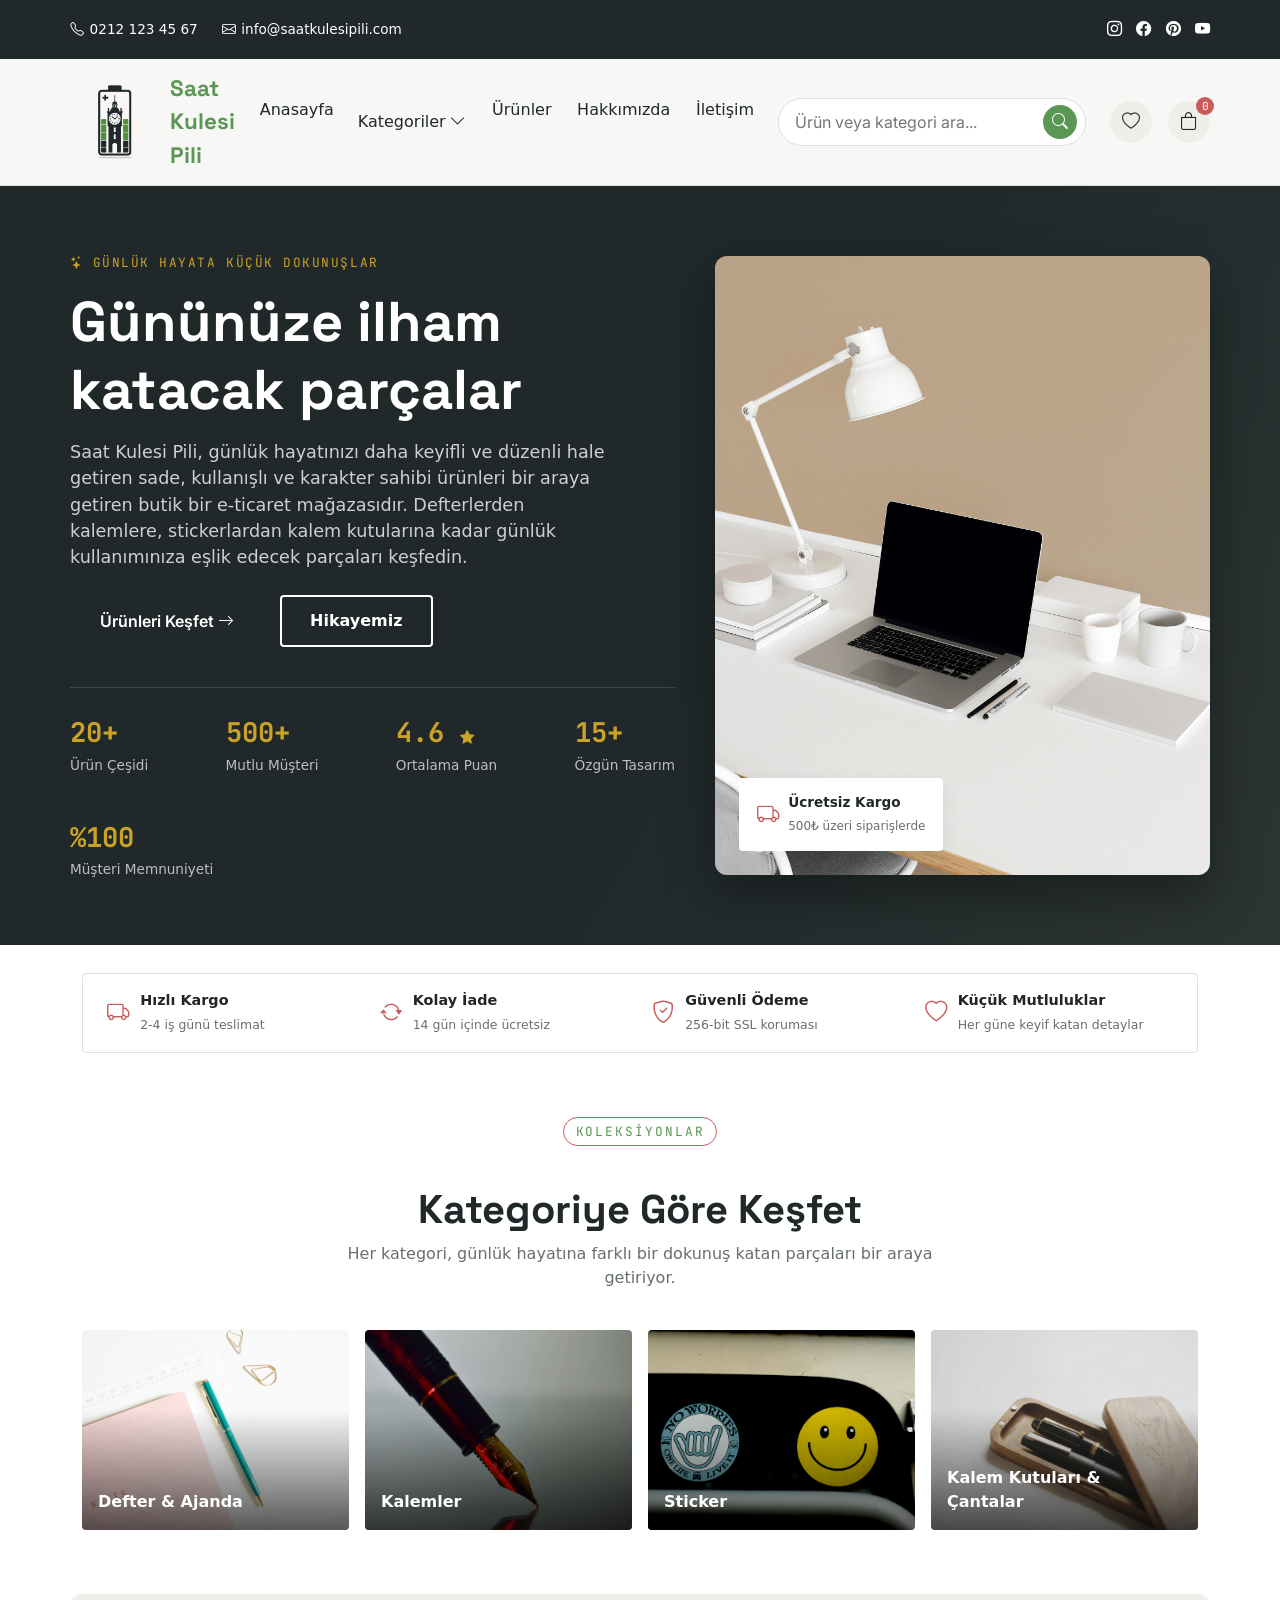
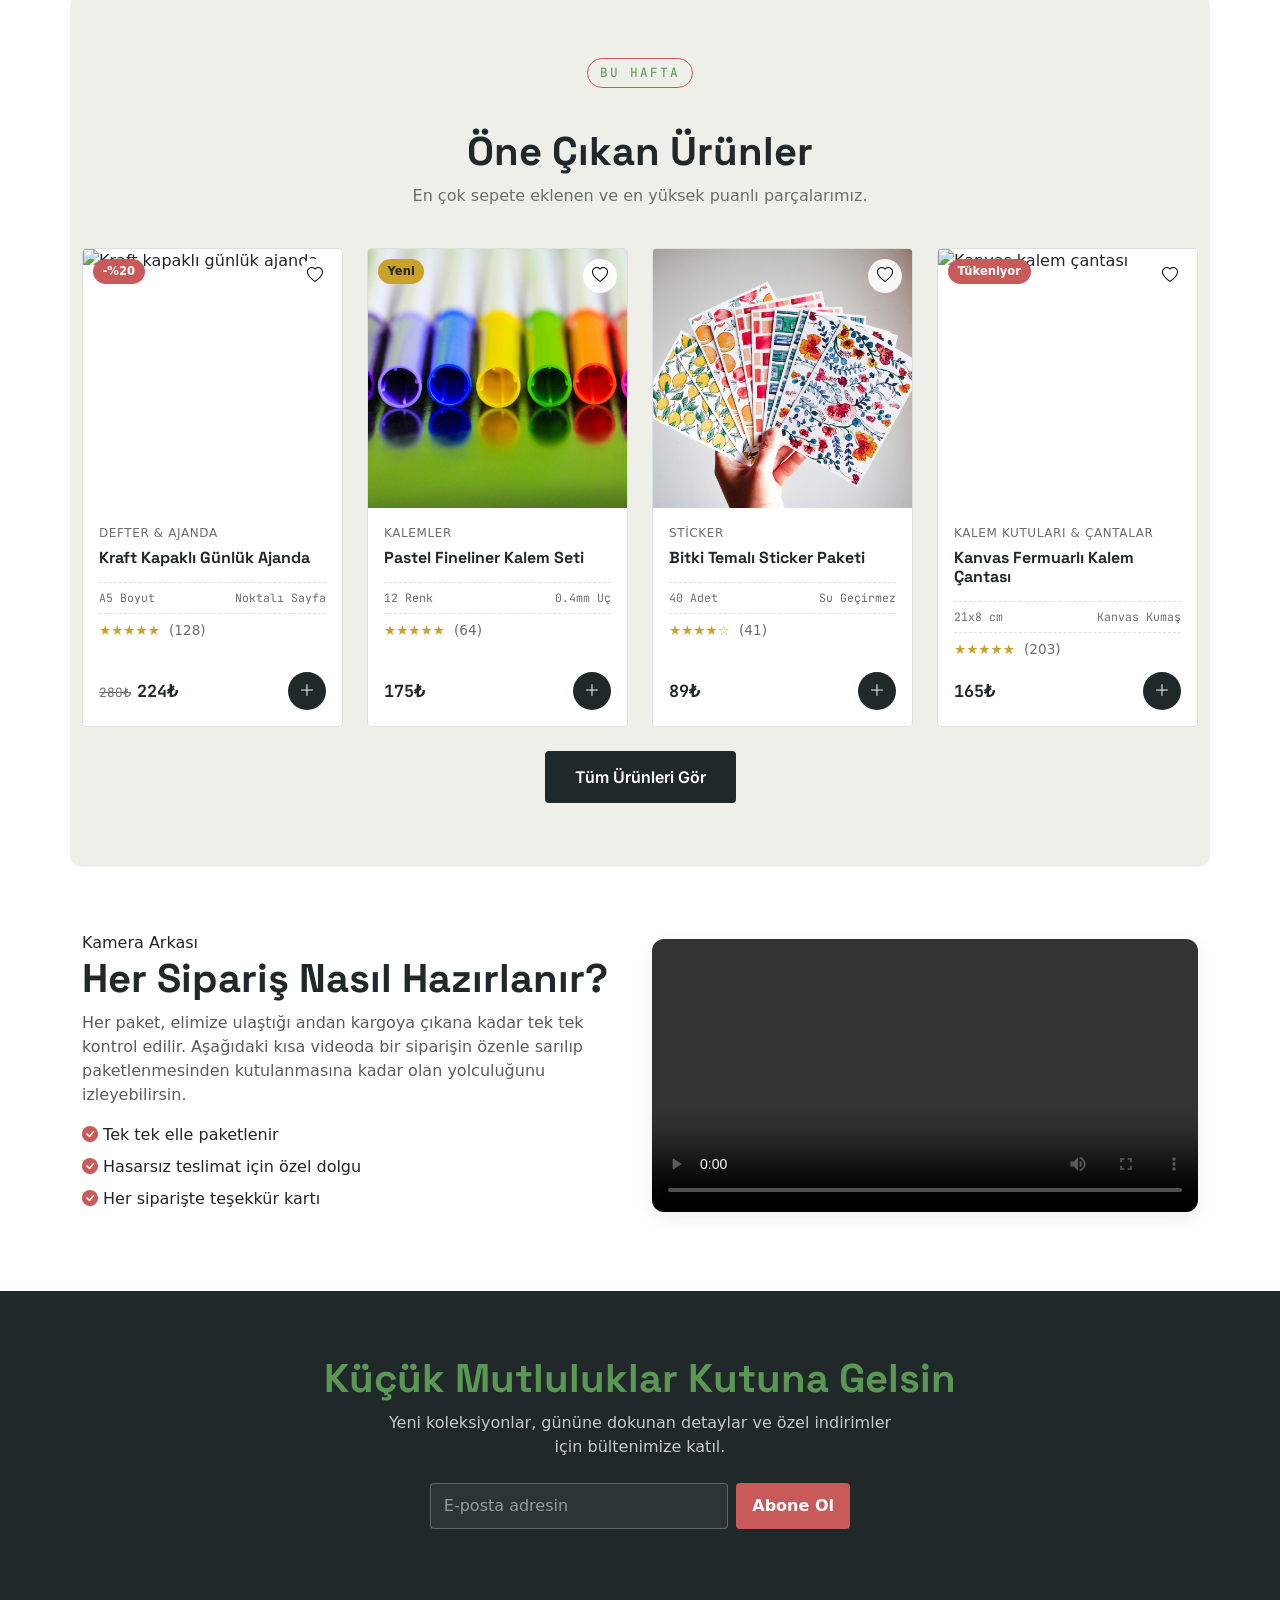
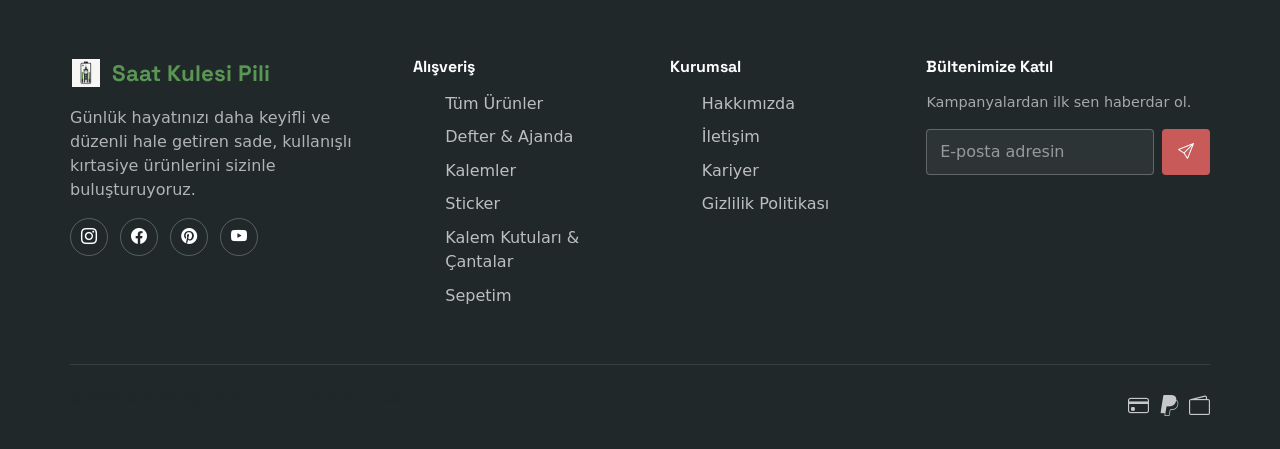
==== index.html @ 20d71794 "index.html footer alışveriş kısmı düzenlendi" ====
<!doctype html>
<html lang="tr">

<head>
  <!-- ================================================================
       META ETİKETLERİ / SEO
       Tarayıcıya ve arama motorlarına sayfa hakkında bilgi veririz.
  ================================================================= -->
  <meta charset="UTF-8" />
  <meta name="viewport" content="width=device-width, initial-scale=1.0" />
  <!-- SEO: açıklama ve anahtar kelimeler arama sonuçlarında/paylaşımlarda görünür -->
  <meta name="description"
    content="Saat Kulesi Pili, günlük yaşamı kolaylaştıran minimal ve işlevsel ürünleri keşfetmeniz için tasarlanmış modern bir e-ticaret sitesi." />
  <meta name="keywords"
    content="minimal yaşam, günlük kullanım ürünleri, minimal ürünler, ev ürünleri, yaşam ürünleri, e-ticaret" />
  <meta name="author" content="Saat Kulesi Pili" />
  <!-- Open Graph: sosyal medyada paylaşınca çıkan kart görseli/başlığı -->
  <meta property="og:title" content="Saat Kulesi Pili | Minimal Yaşam Ürünleri" />
  <meta property="og:description" content="Günlük yaşamı kolaylaştıran minimal ve işlevsel ürünleri keşfedin." />
  <meta property="og:type" content="website" />
  <title>Saat Kulesi Pili | Minimal Yaşam Ürünleri</title>

  <!-- Bootstrap 5 CSS (CDN) -->
  <link href="https://cdn.jsdelivr.net/npm/bootstrap@5.3.3/dist/css/bootstrap.min.css" rel="stylesheet" />
  <!-- Bootstrap Icons -->
  <link rel="stylesheet" href="https://cdn.jsdelivr.net/npm/bootstrap-icons@1.11.3/font/bootstrap-icons.css" />
  <!-- Google Fonts -->
  <link rel="preconnect" href="https://fonts.googleapis.com" />
  <link
    href="https://fonts.googleapis.com/css2?family=Space+Grotesk:wght@500;700&family=Inter:wght@400;500;600&family=JetBrains+Mono:wght@400;700&display=swap"
    rel="stylesheet" />

  <!-- Kendi CSS dosyalarımız: yükleme sırası önemli! (style -> layout -> components -> responsive) -->
  <link rel="stylesheet" href="css/style.css" />
  <link rel="stylesheet" href="css/layout.css" />
  <link rel="stylesheet" href="css/components.css" />
  <link rel="stylesheet" href="css/responsive.css" />
</head>

<body>
  <!-- ================================================================
       ÜST BİLGİ ŞERİDİ (Topbar)
  ================================================================= -->
  <div class="topbar">
    <div class="container topbar-inner">
      <div class="topbar-info">
        <a href="tel:02121234567"><i class="bi bi-telephone"></i>0212 123 45 67</a>
        <a href="mailto:info@saatkulesipili.com"><i class="bi bi-envelope"></i>info@saatkulesipili.com</a>
        <!-- <span><i class="bi bi-telephone"></i> 0212 123 45 67</span>
        <span><i class="bi bi-envelope"></i> info@saatkulesipili.com</span> -->
      </div>
      <div class="topbar-social" aria-label="Sosyal medya">
        <a href="#" aria-label="Instagram"><i class="bi bi-instagram"></i></a>
        <a href="#" aria-label="Facebook"><i class="bi bi-facebook"></i></a>
        <a href="#" aria-label="Pinterest"><i class="bi bi-pinterest"></i></a>
        <a href="#" aria-label="Youtube"><i class="bi bi-youtube"></i></a>
      </div>
    </div>
  </div>

  <!-- ================================================================
       HEADER  (semantic <header> etiketi)
       İçinde <nav> var: navbar + dropdown + arama + sepet ikonu
  ================================================================= -->
  <header class="site-header">
    <div class="container navbar-saatkulesipili">
      <a href="index.html" class="brand">
        <img src="img/saat_kulesi_pili.png" alt="Saat Kulesi Pili" />
        <span>Saat Kulesi Pili</span>
      </a>

      <!-- <nav>: sayfanın gezinme (navigation) linklerini gruplar -->
      <nav aria-label="Ana menü">
        <ul class="nav-links" id="anaMenu">
          <li><a href="index.html">Anasayfa</a></li>

          <!-- DROPDOWN MENÜ -->
          <li class="nav-item-dropdown">
            <button class="dropdown-toggle" aria-haspopup="true" aria-expanded="false">
              Kategoriler <i class="bi bi-chevron-down"></i>
            </button>
            <ul class="dropdown-menu">
              <li>
                <a href="urunler.html?kategori=defter-ajanda">Defter &amp; Ajanda</a>
              </li>
              <li>
                <a href="urunler.html?kategori=kalemler">Kalemler</a>
              </li>
              <li>
                <a href="urunler.html?kategori=sticker">Sticker</a>
              </li>
              <li>
                <a href="urunler.html?kategori=kalem-kutulari-cantalar">Kalem Kutuları &amp; Çantalar</a>
              </li>
              <li>
                <a href="urunler.html">Tüm Kategoriler →</a>
              </li>
            </ul>
          </li>

          <li><a href="urunler.html">Ürünler</a></li>
          <li><a href="hakkimizda.html">Hakkımızda</a></li>
          <li><a href="iletisim.html">İletişim</a></li>
        </ul>
      </nav>

      <!-- ARAMA KUTUSU -->
      <form class="navbar-search" role="search">
        <label for="navSearch" class="visually-hidden">Ürün ara</label>
        <input type="search" id="navSearch" placeholder="Ürün veya kategori ara..." />
        <button type="submit" aria-label="Ara">
          <i class="bi bi-search"></i>
        </button>
      </form>

      <div class="navbar-actions">
        <a href="#" class="icon-btn" aria-label="Favorilerim">
          <i class="bi bi-heart"></i>
        </a>
        <a href="sepet.html" class="icon-btn" aria-label="Sepetim">
          <i class="bi bi-bag"></i>
          <span class="icon-badge" data-cart-count>0</span>
        </a>
      </div>

      <!-- Mobil hamburger butonu -->
      <button class="nav-toggle" aria-controls="anaMenu" aria-expanded="false" aria-label="Menüyü aç/kapat">
        <i class="bi bi-list"></i>
      </button>
    </div>
  </header>

  <!-- ================================================================
       MAIN — sayfanın ana/asıl içeriği (semantic <main>: sayfada TEK olmalı)
  ================================================================= -->
  <main>
    <!-- HERO / KARŞILAMA ALANI -->
    <section class="hero" aria-label="Karşılama alanı">
      <div class="container hero-inner">
        <div class="hero-text">
          <span class="hero-eyebrow"><i class="bi bi-stars"></i>Günlük Hayata Küçük Dokunuşlar</span>
          <h1>Gününüze ilham katacak parçalar</h1>
          <p class="lead">
            Saat Kulesi Pili, günlük hayatınızı daha keyifli ve düzenli hale
            getiren sade, kullanışlı ve karakter sahibi ürünleri bir araya
            getiren butik bir e-ticaret mağazasıdır. Defterlerden kalemlere,
            stickerlardan kalem kutularına kadar günlük kullanımınıza eşlik
            edecek parçaları keşfedin.
          </p>
          <div class="hero-cta">
            <a href="urunler.html" class="btn-atolye">Ürünleri Keşfet <i class="bi bi-arrow-right"></i></a>
            <a href="hakkimizda.html" class="btn-outline-atolye">Hikayemiz</a>
          </div>

          <!-- İSTATİSTİK ALANI -->
          <div class="hero-stats">
            <div class="stat-item">
              <span class="stat-num">20+</span>
              <span class="stat-label">Ürün Çeşidi</span>
            </div>
            <div class="stat-item">
              <span class="stat-num">500+</span>
              <span class="stat-label">Mutlu Müşteri</span>
            </div>
            <div class="stat-item">
              <span class="stat-num">
                4.6
                <i class="bi bi-star-fill" style="font-size: 0.9rem"></i></span>
              <span class="stat-label">Ortalama Puan</span>
            </div>
            <div class="stat-item">
              <span class="stat-num">15+</span>
              <span class="stat-label">Özgün Tasarım</span>
            </div>
            <div class="stat-item">
              <span class="stat-num">%100</span>
              <span class="stat-label">Müşteri Memnuniyeti</span>
            </div>
          </div>
        </div>

        <div class="hero-media">
          <img src="img/main-desk.jpg" alt="Saat Kulesi Pili kırtasiye ürünleri">
          <div class="hero-floating-badge">
            <i class="bi bi-truck" style="font-size: 1.4rem; color: var(--color-accent)"></i>
            <div>
              <strong style="display: block; font-size: 0.85rem">Ücretsiz Kargo</strong>
              <span style="font-size: 0.75rem; color: var(--color-text-muted)">500₺ üzeri siparişlerde</span>
            </div>
          </div>
        </div>
      </div>
    </section>

    <!-- GÜVEN ŞERİDİ -->
    <div class="container" style="margin-top: 28px; position: relative; z-index: 5">
      <div class="trust-strip">
        <div class="trust-item">
          <i class="bi bi-truck"></i>
          <div>
            <strong>Hızlı Kargo</strong>
            <span>2-4 iş günü teslimat</span>
          </div>
        </div>
        <div class="trust-item">
          <i class="bi bi-arrow-repeat"></i>
          <div>
            <strong>Kolay İade</strong>
            <span>14 gün içinde ücretsiz</span>
          </div>
        </div>
        <div class="trust-item">
          <i class="bi bi-shield-check"></i>
          <div>
            <strong>Güvenli Ödeme</strong>
            <span>256-bit SSL koruması</span>
          </div>
        </div>
        <div class="trust-item">
          <i class="bi bi-heart"></i>
          <div>
            <strong>Küçük Mutluluklar</strong>
            <span>Her güne keyif katan detaylar</span>
          </div>
        </div>
      </div>
    </div>

    <!--? KATEGORİLER (section + article kullanımı) -->
    <section class="container container-section" aria-label="Kategoriler">
      <div class="section-title">
        <span class="eyebrow">Koleksiyonlar</span>
        <h2>Kategoriye Göre Keşfet</h2>
        <p>
          Her kategori, günlük hayatına farklı bir dokunuş katan
          parçaları bir araya getiriyor.
        </p>
      </div>

      <div class="category-grid">
        <article class="category-card">
          <img src="/img/notebook_and_stationery2.jpg" alt="Defter ve ajanda ürünleri" />
          <span>Defter &amp; Ajanda</span>
        </article>
        <article class="category-card">
          <img src="/img/pen1.jpg" alt="Kalem ürünleri" />
          <span>Kalemler</span>
        </article>
        <article class="category-card">
          <img src="/img/sticker4.jpg" alt="Sticker ürünleri" />
          <span>Sticker</span>
        </article>
        <article class="category-card">
          <img src="/img/pencil_case3.jpg" alt="Kalem kutuları ve çantalar" />
          <span>Kalem Kutuları &amp; Çantalar</span>
        </article>
      </div>
    </section>

    <!-- <!-- ÖNE ÇIKAN ÜRÜNLER -->
<section class="container container-section" aria-label="Öne çıkan ürünler"
  style="background: var(--color-bg-alt); border-radius: 12px">
  <div class="section-title">
    <span class="eyebrow">Bu Hafta</span>
    <h2>Öne Çıkan Ürünler</h2>
    <p>En çok sepete eklenen ve en yüksek puanlı parçalarımız.</p>
  </div>

  <div class="product-grid">
    <!-- ÜRÜN KARTI 1 -->
    <article class="product-card fade-up">
      <div class="product-media">
        <span class="product-badge">-%20</span>
        <button class="product-wishlist" aria-label="Favorilere ekle">
          <i class="bi bi-heart"></i>
        </button>
        <img src="/img/ürün_kartı_1.jpeg"
          alt="Kraft kapaklı günlük ajanda" />
      </div>
      <div class="product-body">
        <span class="product-category">Defter &amp; Ajanda</span>
        <h3 class="product-title">Kraft Kapaklı Günlük Ajanda</h3>
        <div class="product-specs">
          <span>A5 Boyut</span><span>Noktalı Sayfa</span>
        </div>
        <div class="product-rating">★★★★★ <span>(128)</span></div>
        <div class="product-footer">
          <span class="product-price"><span class="old-price">280₺</span>224₺</span>
          <button class="btn-add-cart" data-add-to-cart data-id="urun-001" data-name="Kraft Kapaklı Günlük Ajanda"
            data-price="224" data-category="Defter &amp; Ajanda"
            data-image="https://images.unsplash.com/photo-1531346878377-a5be20888e57?w=500&q=80"
            aria-label="Sepete ekle">
            <i class="bi bi-plus-lg"></i>
          </button>
        </div>
      </div>
    </article>

    <!-- ÜRÜN KARTI 2 -->
    <article class="product-card fade-up">
      <div class="product-media">
        <span class="product-badge badge-new">Yeni</span>
        <button class="product-wishlist" aria-label="Favorilere ekle">
          <i class="bi bi-heart"></i>
        </button>
        <img src="/img/pastel_fineliner_pen.jpg"
          alt="Fine liner kalem seti" />
      </div>
      <div class="product-body">
        <span class="product-category">Kalemler</span>
        <h3 class="product-title">Pastel Fineliner Kalem Seti</h3>
        <div class="product-specs">
          <span>12 Renk</span><span>0.4mm Uç</span>
        </div>
        <div class="product-rating">★★★★★ <span>(64)</span></div>
        <div class="product-footer">
          <span class="product-price">175₺</span>
          <button class="btn-add-cart" data-add-to-cart data-id="urun-002" data-name="Pastel Fineliner Kalem Seti"
            data-price="175" data-category="Kalemler"
            data-image="https://images.unsplash.com/photo-1583485088034-697b5bc36b60?w=500&q=80"
            aria-label="Sepete ekle">
            <i class="bi bi-plus-lg"></i>
          </button>
        </div>
      </div>
    </article>

    <!-- ÜRÜN KARTI 3 -->
    <article class="product-card fade-up">
      <div class="product-media">
        <button class="product-wishlist" aria-label="Favorilere ekle">
          <i class="bi bi-heart"></i>
        </button>
        <img src="/img/plant_stickers.jpg"
          alt="Bitki temalı sticker paketi" />
      </div>
      <div class="product-body">
        <span class="product-category">Sticker</span>
        <h3 class="product-title">Bitki Temalı Sticker Paketi</h3>
        <div class="product-specs">
          <span>40 Adet</span><span>Su Geçirmez</span>
        </div>
        <div class="product-rating">★★★★☆ <span>(41)</span></div>
        <div class="product-footer">
          <span class="product-price">89₺</span>
          <button class="btn-add-cart" data-add-to-cart data-id="urun-003" data-name="Bitki Temalı Sticker Paketi"
            data-price="89" data-category="Sticker"
            data-image="https://images.unsplash.com/photo-1602531696519-3d97e34dcc9c?w=500&q=80"
            aria-label="Sepete ekle">
            <i class="bi bi-plus-lg"></i>
          </button>
        </div>
      </div>
    </article>

    <!-- ÜRÜN KARTI 4 -->
    <article class="product-card fade-up">
      <div class="product-media">
        <span class="product-badge">Tükeniyor</span>
        <button class="product-wishlist" aria-label="Favorilere ekle">
          <i class="bi bi-heart"></i>
        </button>
        <img src="https://images.unsplash.com/photo-1587440871875-191322ee64b0?w=500&q=80"
          alt="Kanvas kalem çantası" />
      </div>
      <div class="product-body">
        <span class="product-category">Kalem Kutuları &amp; Çantalar</span>
        <h3 class="product-title">Kanvas Fermuarlı Kalem Çantası</h3>
        <div class="product-specs">
          <span>21x8 cm</span><span>Kanvas Kumaş</span>
        </div>
        <div class="product-rating">★★★★★ <span>(203)</span></div>
        <div class="product-footer">
          <span class="product-price">165₺</span>
          <button class="btn-add-cart" data-add-to-cart data-id="urun-004" data-name="Kanvas Fermuarlı Kalem Çantası"
            data-price="165" data-category="Kalem Kutuları &amp; Çantalar"
            data-image="https://images.unsplash.com/photo-1587440871875-191322ee64b0?w=500&q=80"
            aria-label="Sepete ekle">
            <i class="bi bi-plus-lg"></i>
          </button>
        </div>
      </div>
    </article>
  </div>

  <div class="text-center mt-4">
    <a href="urunler.html" class="btn-atolye">Tüm Ürünleri Gör</a>
  </div>
</section>

<!-- PAKETLEME SÜRECİ + VİDEO -->
<section class="container container-section" aria-label="Paketleme süreci">
  <div class="row align-items-center g-4">
    <div class="col-lg-6">
      <span class="eyebrow">Kamera Arkası</span>
      <h2>Her Sipariş Nasıl Hazırlanır?</h2>
      <p class="text-muted">
        Her paket, elimize ulaştığı andan kargoya çıkana kadar tek tek
        kontrol edilir. Aşağıdaki kısa videoda bir siparişin
        özenle sarılıp paketlenmesinden kutulanmasına kadar olan
        yolculuğunu izleyebilirsin.
      </p>
      <ul style="list-style: none; padding: 0; margin-top: 1rem">
        <li class="mb-2">
          <i class="bi bi-check-circle-fill" style="color: var(--color-accent)"></i>
          Tek tek elle paketlenir
        </li>
        <li class="mb-2">
          <i class="bi bi-check-circle-fill" style="color: var(--color-accent)"></i>
          Hasarsız teslimat için özel dolgu
        </li>
        <li class="mb-2">
          <i class="bi bi-check-circle-fill" style="color: var(--color-accent)"></i>
          Her siparişte teşekkür kartı
        </li>
      </ul>
    </div>
    <div class="col-lg-6">
      
      <video controls style="
          width: 100%;
          border-radius: 12px;
          box-shadow: var(--shadow-card);
          background: var(--color-bg-alt);
        ">
        <source src="/img/packaging_video.mp4" type="video/mp4" />
        Tarayıcınız video etiketini desteklemiyor.
      </video>
    </div>
  </div>
</section>

    <!-- BÜLTEN / NEWSLETTER ÇAĞRISI -->
    <section class="container-section" style="background: var(--color-dark); color: var(--color-white)">
      <div class="container text-center">
        <h2 style="color: var(--color-accent-light)">Küçük Mutluluklar Kutuna Gelsin</h2>
        <p style="
              color: rgba(255, 255, 255, 0.75);
              max-width: 32rem;
              margin: 0.5rem auto 1.5rem;
            ">
         Yeni koleksiyonlar, gününe dokunan detaylar ve özel
      indirimler için bültenimize katıl.
        </p>
        <form class="newsletter-form" style="max-width: 420px; margin: 0 auto">
          <label for="heroNewsletter" class="visually-hidden">E-posta adresin</label>
          <input type="email" id="heroNewsletter" placeholder="E-posta adresin" required />
          <button type="submit">Abone Ol</button>
        </form>
      </div>
    </section>
  </main>

  <!-- ================================================================
       FOOTER  (semantic <footer>) — çok kolonlu
  ================================================================= -->
  <footer class="site-footer">
    <div class="container footer-top">
      <div class="footer-col footer-brand">
        <a href="index.html" class="brand" style="color: var(--color-white)">
          <img src="/img/saat_kulesi_pili.png" 
          alt="Saat Kulesi Pili" 
          style="height: 28px;"
          >
          <span>Saat Kulesi Pili</span>
        </a>
        <p>
           Günlük hayatınızı daha keyifli ve düzenli hale getiren
           sade, kullanışlı kırtasiye ürünlerini sizinle buluşturuyoruz.
        </p>
        <div class="footer-social">
          <a href="#" aria-label="Instagram"><i class="bi bi-instagram"></i></a>
          <a href="#" aria-label="Facebook"><i class="bi bi-facebook"></i></a>
          <a href="#" aria-label="Pinterest"><i class="bi bi-pinterest"></i></a>
          <a href="#" aria-label="Youtube"><i class="bi bi-youtube"></i></a>
        </div>
      </div>
      <div class="footer-col">
        <h4>Alışveriş</h4>
        <ul>
          <li>
            <a href="urunler.html">Tüm Ürünler</a>
          </li>
          <li>
            <a href="urunler.html?kategori=defter-ajanda">
            Defter &amp; Ajanda
          </li>
          <li>
            <a href="urunler.html?kategori=kalemler">
            Kalemler
          </a>
        </li>
         <li>
          <a href="urunler.html?kategori=sticker">
            Sticker
          </a>
        </li>
        <li>
          <a href="urunler.html?kategori=kalem-kutulari-cantalar">
            Kalem Kutuları &amp; Çantalar
          </a>
        </li>
          <li><a href="sepet.html">Sepetim</a></li>
        </ul>
      </div>
      <div class="footer-col">
        <h4>Kurumsal</h4>
        <ul>
          <li><a href="hakkimizda.html">Hakkımızda</a></li>
          <li><a href="iletisim.html">İletişim</a></li>
          <li><a href="#">Kariyer</a></li>
          <li><a href="#">Gizlilik Politikası</a></li>
        </ul>
      </div>
      <div class="footer-col">
        <h4>Bültenimize Katıl</h4>
        <p style="color: rgba(255, 255, 255, 0.6); font-size: 0.9rem">
          Kampanyalardan ilk sen haberdar ol.
        </p>
        <form class="newsletter-form">
          <label for="footerNewsletter" class="visually-hidden">E-posta</label>
          <input type="email" id="footerNewsletter" placeholder="E-posta adresin" required />
          <button type="submit"><i class="bi bi-send"></i></button>
        </form>
      </div>
    </div>

    <div class="container footer-bottom">
      <p>&copy; 2026 ATÖLYE Eğitim Projesi — Tüm hakları saklıdır.</p>
      <div class="payment-icons">
        <i class="bi bi-credit-card"></i>
        <i class="bi bi-paypal"></i>
        <i class="bi bi-wallet2"></i>
      </div>
    </div>
  </footer>

  <!-- YUKARI ÇIK BUTONU -->
  <button class="back-to-top" aria-label="Sayfa başına dön">
    <i class="bi bi-arrow-up"></i>
  </button>

  <!-- Bootstrap JS Bundle (dropdown, collapse gibi bileşenler için) -->
  <script src="https://cdn.jsdelivr.net/npm/bootstrap@5.3.3/dist/js/bootstrap.bundle.min.js"></script>
  <script src="js/cart.js"></script>
  <script src="js/main.js"></script>
</body>

</html>
---- css/style.css ----
/* =====================================================================
   ATÖLYE E-TİCARET PROJESİ  —  style.css (TEMEL DOSYA)
   =====================================================================
   Bu dosyada öğreneceklerin:
   1) CSS SELECTORS  (element, class, id, pseudo-class, pseudo-element)
   2) CSS VARIABLES  (:root içinde --degisken-adi)
   3) BOX MODEL      (margin / border / padding / width / height)
   4) clamp()        (responsive yazı boyutları için tek satır çözüm)
   5) overflow, z-index
   ===================================================================== */

/* ---------------------------------------------------------------------
   1) CSS VARIABLES (Değişkenler)
   :root, HTML dokümanının en tepesindeki "sanal" elementtir.
   Burada tanımlanan --degisken tüm sayfada tekrar tekrar kullanılabilir.
   Neden kullanırız?  Marka rengini TEK bir yerden değiştirebilmek için.
--------------------------------------------------------------------- */
:root {
  /* -- Renk Paleti (Atölye / El Yapımı Ürün teması) -- */
  --color-bg: #F7F7F5;              /* sayfa arkaplanı: sıcak kırık beyaz */
  --color-bg-alt: #EFEFEA;          /* alternatif açık zemin (kartlar) */
  --color-dark: #20282A;             /* koyu zeytin-yeşili: header/footer */
  --color-dark-2: #2C3533;          /* dark'ın biraz açığı (hover vs.) */
  --color-accent: #C85A5A;          /* kiremit rengi: CTA, linkler */
  --color-accent-light: #5A9654;    /* logo yeişili (hover) */
  --color-brass: #c9a227;           /* pirinç/sarı: yıldız, rozet, indirim etiketi */
  --color-text: #20282A;            /* ana yazı rengi */
  --color-text-muted: #68706B;      /* ikincil / açıklama yazıları */
  --color-white: #ffffff;
  --color-border: #DDE1DC;

  /* -- Tipografi -- */
  --font-display: "Space Grotesk", "Segoe UI", sans-serif;  /* başlıklar */
  --font-body: "Inter", "Segoe UI", sans-serif;             /* gövde metni */
  --font-mono: "JetBrains Mono", "Consolas", monospace;     /* ürün etiketleri, fiyat, ölçüler */

  /* -- Boşluk / Spacing ölçeği (8px tabanlı) -- */ /*? 1rem = 16px */
  --space-1: 0.5rem;
  --space-2: 1rem;
  --space-3: 1.5rem;
  --space-4: 2.5rem;
  --space-5: 4rem;

  /* -- Diğer -- */
  --radius: 4px;
  --shadow-card: 0 6px 18px rgba(31, 42, 36, 0.08);
  --transition-fast: 0.2s ease;
  --transition-slow: 0.45s ease;
}

/* ---------------------------------------------------------------------
   2) RESET / TEMEL AYARLAR
   Tarayıcıların kendi varsayılan margin/padding değerlerini sıfırlarız.
   * (universal selector) => "sayfadaki HER elementi seç"
--------------------------------------------------------------------- */
* {
  margin: 0;
  padding: 0;
  box-sizing: border-box; /* border ve padding, width'in İÇİNE dahil olur */
}

html {
  scroll-behavior: smooth; /* # linklere tıklayınca yumuşak kaydırma */
}

/* ELEMENT SELECTOR örneği: tüm h1-h4 başlıkları */
h1, h2, h3, h4 {
  font-family: var(--font-display);
  color: var(--color-dark);
  line-height: 1.2;
  font-weight: 700;
}

/* clamp(min, tercih-edilen, max) => ekran boyutuna göre otomatik
   büyüyüp küçülen, ama sınırları aşmayan yazı boyutu.
   Medya query yazmadan responsive tipografi! */
h1 { font-size: clamp(2rem, 4vw + 1rem, 3.5rem); }
h2 { font-size: clamp(1.5rem, 2.5vw + 1rem, 2.5rem); }
h3 { font-size: clamp(1.15rem, 1.5vw + 1rem, 1.75rem); }

p  { color: var(--color-text); }

a {
  color: var(--color-accent);
  text-decoration: none;
  transition: color var(--transition-fast); /* renk değişimini yumuşat */
}
a:hover { color: var(--color-accent-light); } /* PSEUDO-CLASS: :hover */

img { max-width: 100%; display: block; }

/* ---------------------------------------------------------------------
   3) YARDIMCI (utility) SINIFLAR — Box Model pratiği
--------------------------------------------------------------------- */
.container-section {
  padding-top: var(--space-5);
  padding-bottom: var(--space-5);
}

.section-title {
  text-align: center;
  margin-bottom: var(--space-4);
}

.section-title .eyebrow {
  display: inline-block;
  font-family: var(--font-mono);
  font-size: 0.8rem;
  letter-spacing: 0.15em; /*Harfler arası boşluğu artırır. */
  text-transform: uppercase;
  color: var(--color-accent-light);
  border: 1px solid var(--color-accent); /* BORDER */
  padding: 0.25rem 0.75rem;              /* PADDING (iç boşluk) */
  border-radius: 999px;
  margin-bottom: var(--space-4);  /* MARGIN (dış boşluk) */
  
}

.section-title p {
  color: var(--color-text-muted);
  max-width: 40rem;
  margin: 0.5rem auto 0; /* üst-sağ/sol-alt kısayolu: ortalamak için auto */
}

.btn-atolye {
  display: inline-block;
  font-family: var(--font-body);
  font-weight: 600;
  padding: 0.75rem 1.75rem;   /* height yerine padding ile "yükseklik" veriyoruz */
  border: 2px solid var(--color-dark);
  border-radius: var(--radius);
  background: var(--color-dark);
  color: var(--color-white);
  cursor: pointer;
  transition: transform var(--transition-fast), background var(--transition-fast);
}
.btn-atolye:hover {
  background: var(--color-accent);
  border-color: var(--color-accent);
  transform: translateY(-2px); /* TRANSFORM: hafif yukarı kalkma efekti */
}

.btn-outline-atolye {
  display: inline-block;
  font-weight: 600;
  padding: 0.75rem 1.75rem;
  border: 2px solid var(--color-white);
  border-radius: var(--radius);
  background: transparent;
  color: var(--color-white);
  transition: all var(--transition-fast);
}
.btn-outline-atolye:hover {
  background: var(--color-white);
  color: var(--color-dark);
}

/* Z-INDEX örneği: yukarı çık butonu her zaman en üstte dursun istiyoruz.
   z-index sadece position:static OLMAYAN elementlerde çalışır! */
.back-to-top {
  position: fixed;
  right: 1.25rem;
  bottom: 1.25rem;
  width: 46px;
  height: 46px;
  border-radius: 50%;
  background: var(--color-accent);
  color: var(--color-white);
  display: flex;
  align-items: center;
  justify-content: center;
  font-size: 1.25rem;
  border: none;
  cursor: pointer;
  opacity: 0;
  visibility: hidden;
  transform: translateY(15px);
  transition: all var(--transition-fast);
  z-index: 999; /* header (z-index:1000'den az) hariç her şeyin üstünde */
  box-shadow: var(--shadow-card);
}
.back-to-top.show {
  opacity: 1;
  visibility: visible;
  transform: translateY(0);
}
.back-to-top:hover { background: var(--color-dark); }

/* Odaklanma (klavye ile gezinme) için görünür focus çizgisi - erişilebilirlik */
a:focus-visible, button:focus-visible, input:focus-visible, select:focus-visible {
  outline: 3px solid var(--color-brass);
  outline-offset: 2px;
}

/* Genel görünmez yardımcı (screen-reader only) */
.visually-hidden {
  position: absolute !important;
  width: 1px; height: 1px;
  overflow: hidden;
  clip: rect(0,0,0,0);
  white-space: nowrap;
}
---- css/layout.css ----
/* =====================================================================
   layout.css  —  HEADER / NAVBAR / HERO / FOOTER
   =====================================================================
   Bu dosyada öğreneceklerin:
   1) DISPLAY (block, inline-block, flex, grid, none)
   2) POSITION (static, relative, absolute, fixed, sticky)
   3) FLEXBOX  (display:flex + justify-content / align-items / gap)
   4) GRID     (display:grid + grid-template-columns)
   5) FLOAT (kısaca, tarihi bir teknik olarak — modern kod flex/grid kullanır)
   ===================================================================== */

/* ---------------------------------------------------------------------
   ÜST BİLGİ ŞERİDİ (topbar) — kampanya / iletişim bilgisi
   FLEXBOX ile sağa-sola dağıtılmış iki grup içerik
--------------------------------------------------------------------- */
.topbar {
  background: var(--color-dark);
  color: var(--color-white);
  font-size: 0.85rem;
  padding: 10px 0;
}
.topbar .topbar-inner {
  display: flex;                 /* FLEX konteyner */
  justify-content: space-between; /* içerikleri iki uca yasla */
  align-items: center;            /* dikeyde ortala */
  gap: var(--space-2);
  padding: 0.5rem 0;
  flex-wrap: wrap;                /* dar ekranda alt satıra düşsün */
}
.topbar-info { 
display: flex;
gap: var(--space-3);
flex-wrap: wrap;
}
/* .topbar-info span { display: flex; align-items: center; gap: 0.35rem; } */

.topbar-info a {
  display: flex;
  align-items: center;
  gap: 0.35rem;
  color: var(--color-white);
  text-decoration: none;
  transition: var(--transition-fast);
}

.topbar-info a:hover {
  color: var(--color-accent-light);
}

.topbar-social {
  display: flex; 
  align-items: center;
  gap: 0.9rem;
  
}
.topbar-social a {
  display: flex;
  align-items: center;
  justify-content: center;
  color: var(--color-white);
  font-size: 0.95rem;
  text-decoration: none;

}
.topbar-social a:hover {
  color: var(--color-accent-light);
}

/* ---------------------------------------------------------------------
   HEADER / NAVBAR
   position: sticky -> sayfa kaydırılınca üstte "yapışıp" kalır.
   sticky, relative ile fixed arasında bir davranış sergiler.
--------------------------------------------------------------------- */
.site-header {
  position: sticky;
  top: 0;
  z-index: 1000; /* içerik kaydırılırken her zaman en üstte kalsın */
  background: var(--color-bg); /*! renklerine tekrar çalış */
  border-bottom: 1px solid var(--color-border);
}

.navbar-saatkulesipili {
  display: flex;
  align-items: center;
  justify-content: space-between;
  gap: var(--space-3);
  padding: 0.8rem 0;
}

.brand {
  display: flex;
  align-items: center;
  gap: 0.6rem;
  font-family: var(--font-display);
  font-weight: 700;
  font-size: 1.4rem;
  color: var(--color-dark);
  text-decoration: none;
}

.brand img {
  width: 90px;
  height: 90px;
  object-fit: contain;
  display: block;
}

.brand span {
  color: var(--color-accent-light);
}


/* Ana menü linkleri — flex ile yan yana */
.nav-links {
  display: flex;
  align-items: center;
  gap: var(--space-3);
  list-style: none; /* ul'ün varsayılan noktalarını kaldır */
  margin: 0;
  padding: 0;
}

.nav-links > li {
    margin: 0;
    padding: 0;
}

.nav-links > li > a {
  color: var(--color-text);
  font-weight: 500;
  text-decoration: none;
  position: relative; /* alt çizgi efekti için referans nokta */
  padding: 0.4rem 0.1rem;
}

/* Alt çizgi hover efekti: ::after (pseudo-element) ile "hayali" bir eleman ekliyoruz */
.nav-links > li > a::after {
  content: "";
  position: absolute;
  left: 0; 
  bottom: -2px;
  width: 0;
  height: 2px;
  background: var(--color-accent);
  transition: width var(--transition-fast);
}

.nav-links > li > a:hover::after { 
  width: 100%;
}

/*? --- DROPDOWN MENÜ --- */
.nav-item-dropdown {
position: relative;
} /* absolute konumlanan menü için referans */

/* Kategoriler butonu */
.dropdown-toggle {
  display: flex;
  align-items: center; 
  gap: 0.3rem; 
  cursor: pointer; 
  background:none; 
  border:none; 
  font: inherit;
  color: var(--color-text); font-weight:500;
}

.dropdown-toggle::after {
    display: none;
}
.dropdown-menu {
    position: absolute;
    top: 100%;
    left: 0;

    min-width: 220px;

    display: block; /* ÖNEMLİ */

    background: var(--color-white);
    border: 1px solid var(--color-border);
    border-radius: var(--radius);
    box-shadow: var(--shadow-card);

    padding: 0.5rem;
    margin: 0;

    list-style: none;

    opacity: 0;
    visibility: hidden;
    transform: translateY(8px);

    transition: opacity var(--transition-fast),
                transform var(--transition-fast),
                visibility var(--transition-fast);

    z-index: 1001;
}
.nav-item-dropdown.open .dropdown-menu,
.nav-item-dropdown:hover .dropdown-menu {
  opacity: 1;
  visibility: visible;
  transform: translateY(0);
}
.dropdown-menu li a {
  display: block;
  padding: 0.55rem 0.75rem;
  border-radius: var(--radius);
  color: var(--color-text);
}
.dropdown-menu li a:hover { background: var(--color-bg-alt); color: var(--color-accent); }

/* --- ARAMA KUTUSU --- */
.navbar-search {
  display: flex;
  align-items: center;
  border: 1px solid var(--color-border);
  border-radius: 999px;
  padding: 0.4rem 0.5rem 0.4rem 1rem;
  flex: 1;
  max-width: 340px;
  background: var(--color-white);
}
.navbar-search input {
  border: none;
  outline: none;
  flex: 1;
  font-family: var(--font-body);
  background: transparent;
}
.navbar-search button {
  border: none;
  background: var(--color-accent-light);
  color: var(--color-white);
  width: 34px; height: 34px;
  border-radius: 50%;
  cursor: pointer;
  display: flex; align-items:center; justify-content:center;
  transition: background var(--transition-fast);
}
.navbar-search button:hover { background: var(--color-accent); }

/* --- Navbar sağ ikonlar (favoriler / sepet) --- */
.navbar-actions {
  display: flex; 
  align-items: center;
  gap: var(--space-2);
}
.icon-btn {
  position: relative;
  display: flex;
  align-items: center;
  justify-content: center;
  width: 42px; height: 42px;
  border-radius: 50%;
  background: var(--color-bg-alt);
  color: var(--color-dark);
  font-size: 1.1rem;
}
.icon-btn:hover { background: var(--color-accent); color: var(--color-white); }
.icon-badge {
  position: absolute;
  top: -4px; right: -4px;
  background: var(--color-accent);
  color: var(--color-white);
  font-size: 0.7rem;
  font-family: var(--font-mono);
  width: 18px; height: 18px;
  border-radius: 50%;
  display: flex; align-items: center; justify-content: center;
}

/* Mobil menü açma butonu (hamburger) — sadece küçük ekranlarda görünür (bkz. responsive.css) */
.nav-toggle {
  display: none;
  background: none;
  border: none;
  font-size: 1.5rem;
  color: var(--color-dark);
  cursor: pointer;
}

/* ---------------------------------------------------------------------
   HERO (Header/Karşılama Alanı)
   GRID kullanarak sol taraf metin / sağ taraf görsel iki kolon yapıyoruz
--------------------------------------------------------------------- */
.hero {
  background: linear-gradient(
    120deg,
    var(--color-dark) 55%,
    var(--color-dark-2) 100%
    );
  color: var(--color-white);
  position: relative;
  overflow: hidden;
}
.hero-inner {
  display: grid;
  grid-template-columns: 1.1fr 0.9fr; /* GRID: 2 kolon, oranlı genişlik */
  align-items: center;
  gap: var(--space-4);
  padding: var(--space-5) 0;
  min-height: 70vh;
}
.hero-eyebrow {
  display: inline-flex;
  align-items: center;
  gap: 0.5rem;
  font-family: var(--font-mono);
  font-size: 0.8rem;
  letter-spacing: 0.12em;
  text-transform: uppercase;
  color: var(--color-brass);
  margin-bottom: var(--space-2);
}
.hero h1 { color: var(--color-white); margin-bottom: var(--space-2); }
.hero p.lead {
  color: rgba(255,255,255,0.78);
  font-size: 1.1rem;
  max-width: 34rem;
  margin-bottom: var(--space-3);
}
.hero-cta {
  display: flex;
  align-items: center;
  gap: var(--space-2);
  flex-wrap: wrap;
  margin-bottom: var(--space-4);
}

/* İstatistik alanı — flex ile eşit dağıtılmış sayaçlar */
.hero-stats {
  display: flex;
  align-items: center;
  justify-content:space-between;
  gap: var(--space-4);
  flex-wrap: wrap;
  border-top: 1px solid rgba(255,255,255,0.15);
  padding-top: var(--space-3);
}
.hero-stats .stat-num {
  font-family: var(--font-mono);
  font-size: clamp(1.2rem, 1.5vw + 0.8rem, 1.7rem);
  font-weight: 700;
  color: var(--color-brass);
  display: block;
}
.hero-stats .stat-label {
  color: rgba(255,255,255,0.7);
  font-size: 0.85rem;
}

.hero-media {
  position: relative;
  display: grid;
  place-items: center;
}
.hero-media img {
  border-radius: 12px;
  box-shadow: 0 20px 50px rgba(0,0,0,0.35);
  /* object-fit ürün görsel oranını bozmadan kutuya sığdırır */
  object-fit: cover;
  width: 100%;
  aspect-ratio: 4 / 5;
}
/* Görselin üstünde yüzen küçük "rozet" kart — absolute positioning */
.hero-floating-badge {
  position: absolute;
  bottom: 24px;
  left: 24px;
  background: var(--color-white);
  color: var(--color-dark);
  border-radius: var(--radius);
  padding: 0.9rem 1.1rem;
  box-shadow: var(--shadow-card);
  display: flex;
  align-items: center;
  gap: 0.6rem;
  z-index: 2;
}

/* ---------------------------------------------------------------------
   FOOTER — Çok kolonlu, GRID tabanlı
--------------------------------------------------------------------- */
.site-footer {
  background: var(--color-dark);
  color: rgba(255,255,255,0.75);
}
.footer-top {
  display: grid;
  grid-template-columns: 1.4fr 1fr 1fr 1.2fr; /* 4 kolon: marka / linkler / kurumsal / bülten */
  gap: var(--space-4);
  padding: var(--space-5) 0 var(--space-4);
  border-bottom: 1px solid rgba(255,255,255,0.1);
}

 .footer-brand .brand img {
  width: 32px;
  height: 32px;
 }
.footer-col h4 {
  color: var(--color-white);
  font-size: 1rem;
  margin-bottom: var(--space-2);
}
.footer-col ul { list-style: none; }
.footer-col ul li { margin-bottom: 0.6rem; }
.footer-col ul li a { color: rgba(255,255,255,0.7); }
.footer-col ul li a:hover { color: var(--color-brass); }

.footer-brand p { color: rgba(255,255,255,0.65); margin: var(--space-2) 0; max-width: 26rem; }
.footer-social { display: flex; gap: 0.75rem; }
.footer-social a {
  width: 38px; height: 38px;
  border-radius: 50%;
  border: 1px solid rgba(255,255,255,0.25);
  display: flex; align-items: center; justify-content: center;
  color: var(--color-white);
  transition: all var(--transition-fast);
}
.footer-social a:hover { background: var(--color-accent); border-color: var(--color-accent); transform: translateY(-3px); }

.newsletter-form { display: flex; gap: 0.5rem; margin-top: var(--space-2); }
.newsletter-form input {
  flex: 1;
  padding: 0.6rem 0.8rem;
  border-radius: var(--radius);
  border: 1px solid rgba(255,255,255,0.25);
  background: rgba(255,255,255,0.06);
  color: var(--color-white);
}
.newsletter-form input::placeholder { color: rgba(255,255,255,0.5); }
.newsletter-form button {
  padding: 0.6rem 1rem;
  border-radius: var(--radius);
  border: none;
  background: var(--color-accent);
  color: var(--color-white);
  cursor: pointer;
  font-weight: 600;
}
.newsletter-form button:hover { background: var(--color-brass); }

.footer-bottom {
  display: flex;
  justify-content: space-between;
  align-items: center;
  padding: var(--space-3) 0;
  font-size: 0.85rem;
  flex-wrap: wrap;
  gap: var(--space-1);
}
.footer-bottom .payment-icons { display: flex; gap: 0.6rem; font-size: 1.3rem; }

/* ---------------------------------------------------------------------
   FLOAT — kısaca gösterim (modern projede grid/flex tercih edilir)
   Eski yöntemle bir görseli yazının soluna "yüzdürme" örneği
--------------------------------------------------------------------- */
.float-example img {
  float: left;             /* eleman soldan yüzer, diğer içerik sağından akar */
  width: 140px;
  margin: 0 var(--space-2) var(--space-2) 0;
  border-radius: var(--radius);
}
.float-example::after {   /* clearfix: float sonrası konteynerin çökmesini önler */
  content: "";
  display: table;
  clear: both;
}
---- css/components.css ----
/* =====================================================================
   components.css  —  ÜRÜN KARTLARI / FORM / SEPET / ROZETLER
   =====================================================================
   Bu dosyada öğreneceklerin:
   1) TRANSITION  (durum değişimini yumuşatma)
   2) ANIMATION + @keyframes (kendi hareketini tanımlama)
   3) TRANSFORM   (scale, translate, rotate)
   4) FLEXBOX & GRID'in bileşen seviyesinde kullanımı
   ===================================================================== */

/* ---------------------------------------------------------------------
   ÜRÜN GRID'İ
--------------------------------------------------------------------- */
.product-grid {
  display: grid;
  grid-template-columns: repeat(auto-fit, minmax(240px, 1fr)); /* otomatik responsive grid! */
  gap: var(--space-3);
}

/* ---------------------------------------------------------------------
   ÜRÜN KARTI — "Atölye Etiketi" imza tasarım öğesi
   Gerçek bir el yapımı ürün etiketi gibi kesikli çizgi + monospace ölçüler
--------------------------------------------------------------------- */
.product-card {
  background: var(--color-white);
  border: 1px solid var(--color-border);
  border-radius: var(--radius);
  overflow: hidden;           /* köşeleri yuvarlatılmış görseli taşırmamak için */
  display: flex;
  flex-direction: column;
  transition: transform var(--transition-fast), box-shadow var(--transition-fast);
}
.product-card:hover {
  transform: translateY(-6px) scale(1.01); /* TRANSFORM: hafif büyüme + yükselme */
  box-shadow: var(--shadow-card);
}

.product-media { position: relative; aspect-ratio: 1 / 1; overflow: hidden; }
.product-media img {
  width: 100%; height: 100%;
  object-fit: cover; /* kırpılarak kutuya tam oturur, oran bozulmaz */
  transition: transform var(--transition-slow);
}
.product-card:hover .product-media img { transform: scale(1.08); }

.product-badge {
  position: absolute;
  top: 10px; left: 10px;
  background: var(--color-accent);
  color: var(--color-white);
  font-size: 0.72rem;
  font-weight: 700;
  padding: 0.25rem 0.6rem;
  border-radius: 999px;
  z-index: 2;
}
.product-badge.badge-new { background: var(--color-brass); color: var(--color-dark); }

.product-wishlist {
  position: absolute;
  top: 10px; right: 10px;
  width: 34px; height: 34px;
  border-radius: 50%;
  background: rgba(255,255,255,0.9);
  border: none;
  display: flex; align-items: center; justify-content: center;
  cursor: pointer;
  z-index: 2;
  transition: transform var(--transition-fast);
}
.product-wishlist:hover { transform: scale(1.15); color: var(--color-accent); }

.product-body { padding: var(--space-2); display: flex; flex-direction: column; gap: 0.4rem; flex: 1; }
.product-category { font-size: 0.75rem; color: var(--color-text-muted); text-transform: uppercase; letter-spacing: 0.05em; }
.product-title { font-size: 1rem; font-weight: 700; color: var(--color-dark); }

/* Atölye etiketi: malzeme / ölçü bilgisi -> monospace font ile "spec sheet" hissi */
.product-specs {
  font-family: var(--font-mono);
  font-size: 0.72rem;
  color: var(--color-text-muted);
  border-top: 1px dashed var(--color-border);
  border-bottom: 1px dashed var(--color-border);
  padding: 0.4rem 0;
  display: flex;
  justify-content: space-between;
}

.product-rating { color: var(--color-brass); font-size: 0.85rem; }
.product-rating span { color: var(--color-text-muted); margin-left: 0.3rem; }

.product-footer {
  display: flex;
  align-items: center;
  justify-content: space-between;
  margin-top: auto;
  padding-top: 0.4rem;
}
.product-price { font-family: var(--font-mono); font-weight: 700; color: var(--color-dark); font-size: 1.05rem; }
.product-price .old-price {
  font-size: 0.8rem;
  color: var(--color-text-muted);
  text-decoration: line-through;
  margin-right: 0.35rem;
  font-weight: 400;
}

.btn-add-cart {
  border: none;
  background: var(--color-dark);
  color: var(--color-white);
  width: 38px; height: 38px;
  border-radius: 50%;
  cursor: pointer;
  display: flex; align-items: center; justify-content: center;
  transition: background var(--transition-fast), transform var(--transition-fast);
}
.btn-add-cart:hover { background: var(--color-accent); }
/* Sepete eklenince kısa bir "nabız" animasyonu oynatıyoruz (JS bu class'ı ekliyor) */
.btn-add-cart.pulsing { animation: pulse 0.4s ease; }

@keyframes pulse {
  0%   { transform: scale(1); }
  40%  { transform: scale(1.35); }
  100% { transform: scale(1); }
}

/* Sayfa yüklenince ürün kartlarının sırayla belirmesi (fade-up) */
@keyframes fadeUp {
  from { opacity: 0; transform: translateY(18px); }
  to   { opacity: 1; transform: translateY(0); }
}
.fade-up { animation: fadeUp 0.6s ease both; }
/* nth-child pseudo-class ile her karta gecikmeli (staggered) animasyon */
.product-grid .product-card:nth-child(1) { animation-delay: 0.05s; }
.product-grid .product-card:nth-child(2) { animation-delay: 0.15s; }
.product-grid .product-card:nth-child(3) { animation-delay: 0.25s; }
.product-grid .product-card:nth-child(4) { animation-delay: 0.35s; }

/* ---------------------------------------------------------------------
   KATEGORİ / FİLTRE KARTLARI
--------------------------------------------------------------------- */
.category-grid {
  display: grid;
  grid-template-columns: repeat(4, 1fr);
  gap: var(--space-2);
}
.category-card {
  position: relative;
  border-radius: var(--radius);
  overflow: hidden;
  aspect-ratio: 4/3;
  color: var(--color-white);
  display: flex;
  align-items: flex-end;
  padding: var(--space-2);
  font-weight: 700;
}
.category-card img {
  position: absolute; inset: 0;
  width: 100%; height: 100%;
  object-fit: cover;
  z-index: 0;
  transition: transform var(--transition-slow);
}
.category-card::before { /* koyu gradient overlay: yazı okunabilir olsun */
  content: "";
  position: absolute; inset: 0;
  background: linear-gradient(
    180deg, 
    rgba(0,0,0,0) 40%, 
    rgba(0,0,0,0.65) 100%
    );
  z-index: 1;
}
.category-card span { 
  position: relative; 
  z-index: 2; 
}

.category-card:hover img { transform: scale(1.1); }

/* ---------------------------------------------------------------------
   SEKME (TAB) SİSTEMİ — ürün detay sayfasında açıklama/yorum/kargo
--------------------------------------------------------------------- */
.tabs-nav {
  display: flex;
  gap: var(--space-3);
  border-bottom: 2px solid var(--color-border);
  margin-bottom: var(--space-3);
  flex-wrap: wrap;
}
.tab-btn {
  background: none;
  border: none;
  font-weight: 600;
  font-size: 1rem;
  color: var(--color-text-muted);
  padding: 0.75rem 0.25rem;
  cursor: pointer;
  position: relative;
  top: 2px;
  border-bottom: 2px solid transparent;
  transition: color var(--transition-fast);
}
.tab-btn.active { color: var(--color-accent); border-bottom-color: var(--color-accent); }
.tab-panel { display: none; }
.tab-panel.active { display: block; animation: fadeUp 0.35s ease both; }

/* ---------------------------------------------------------------------
   FORM ELEMANLARI (iletişim / ödeme / checkout)
--------------------------------------------------------------------- */
.form-atolye label {
  display: block;
  font-weight: 600;
  font-size: 0.88rem;
  margin-bottom: 0.35rem;
  color: var(--color-dark);
}
.form-atolye .field { margin-bottom: var(--space-2); }
.form-atolye input,
.form-atolye select,
.form-atolye textarea {
  width: 100%;
  padding: 0.7rem 0.9rem;
  border: 1px solid var(--color-border);
  border-radius: var(--radius);
  font-family: var(--font-body);
  font-size: 0.95rem;
  background: var(--color-white);
  transition: border-color var(--transition-fast), box-shadow var(--transition-fast);
}
.form-atolye input:focus,
.form-atolye select:focus,
.form-atolye textarea:focus {
  outline: none;
  border-color: var(--color-accent);
  box-shadow: 0 0 0 3px rgba(181,101,29,0.15);
}
.form-atolye textarea { resize: vertical; min-height: 120px; }

.form-atolye .radio-row,
.form-atolye .check-row {
  display: flex;
  align-items: center;
  gap: 0.5rem;
  margin-bottom: 0.5rem;
}
.form-atolye .radio-row input,
.form-atolye .check-row input { width: auto; }

.form-grid-2 {
  display: grid;
  grid-template-columns: 1fr 1fr;
  gap: 0 var(--space-2);
}

/* ---------------------------------------------------------------------
   SEPET (CART) TABLOSU
--------------------------------------------------------------------- */
.cart-table { width: 100%; border-collapse: collapse; }
.cart-table th {
  text-align: left;
  font-size: 0.8rem;
  text-transform: uppercase;
  letter-spacing: 0.05em;
  color: var(--color-text-muted);
  padding-bottom: var(--space-2);
  border-bottom: 2px solid var(--color-border);
}
.cart-table td {
  padding: var(--space-2) 0.5rem;
  border-bottom: 1px solid var(--color-border);
  vertical-align: middle;
}
.cart-product { display: flex; align-items: center; gap: var(--space-2); }
.cart-product img { width: 72px; height: 72px; object-fit: cover; border-radius: var(--radius); }

.qty-control {
  display: inline-flex;
  align-items: center;
  border: 1px solid var(--color-border);
  border-radius: var(--radius);
  overflow: hidden;
}
.qty-control button {
  width: 32px; height: 32px;
  border: none;
  background: var(--color-bg-alt);
  cursor: pointer;
  font-size: 1rem;
  transition: background var(--transition-fast);
}
.qty-control button:hover { background: var(--color-accent); color: var(--color-white); }
.qty-control input {
  width: 40px;
  text-align: center;
  border: none;
  border-left: 1px solid var(--color-border);
  border-right: 1px solid var(--color-border);
  padding: 0.3rem 0;
}

.btn-remove-item {
  border: none;
  background: none;
  color: #b3261e;
  cursor: pointer;
  font-size: 1.1rem;
  transition: transform var(--transition-fast);
}
.btn-remove-item:hover { transform: scale(1.2); }

/* Sepet öğesi silinirken kısa bir "sil" animasyonu (JS class ekler/kaldırır) */
.cart-row-removing {
  animation: slideOut 0.35s ease forwards;
}
@keyframes slideOut {
  to { opacity: 0; transform: translateX(40px); max-height: 0; padding-top:0; padding-bottom:0; }
}

.cart-summary {
  background: var(--color-bg-alt);
  border-radius: var(--radius);
  padding: var(--space-3);
}
.cart-summary .row {
  display: flex;
  justify-content: space-between;
  margin-bottom: 0.6rem;
  font-size: 0.95rem;
}
.cart-summary .row.total {
  font-weight: 700;
  font-size: 1.15rem;
  border-top: 1px solid var(--color-border);
  padding-top: var(--space-2);
  margin-top: var(--space-2);
}

.empty-cart {
  text-align: center;
  padding: var(--space-5) var(--space-2);
  color: var(--color-text-muted);
}
.empty-cart i { font-size: 3rem; color: var(--color-border); margin-bottom: var(--space-2); display:block; }

/* ---------------------------------------------------------------------
   İSTATİSTİK / GÜVEN ROZETLERİ ŞERİDİ (ana sayfa - header altı)
--------------------------------------------------------------------- */
.trust-strip {
  display: flex;
  justify-content: space-between;
  gap: var(--space-3);
  flex-wrap: wrap;
  background: var(--color-white);
  border: 1px solid var(--color-border);
  border-radius: var(--radius);
  padding: var(--space-2) var(--space-3);
}
.trust-item { display: flex; 
  align-items: center; 
  gap: 0.7rem; 
  flex: 1; 
  min-width: 200px; 
}

.trust-item i { 
  font-size: 1.4rem;
  color: var(--color-accent);
}

.trust-item strong {
  display: block;
  font-size: 0.9rem;
}

.trust-item span { 
  font-size: 0.78rem; 
  color: var(--color-text-muted); 
}

/* Rozet: stok durumu */

.stock-badge { display:inline-flex; 
  align-items:center; 
  gap:0.3rem; font-size:0.8rem; 
  font-weight:600; 
}

.stock-badge.in-stock { 
  color: #2e7d32; 
}

.stock-badge.low-stock { 
  color: var(--color-accent); 
}
---- css/responsive.css ----
/* =====================================================================
   responsive.css  —  MEDIA QUERY / RESPONSIVE TASARIM
   =====================================================================
   KURAL: "Mobile First" değil burada "Desktop First" yaklaşımı kullandık
   (max-width ile büyükten küçüğe iniyoruz). İkisi de geçerlidir;
   önemli olan tutarlı olmaktır.

   Kırılım noktalarımız (breakpoints):
   1200px -> büyük masaüstü
   992px  -> tablet (yatay) / küçük laptop
   768px  -> tablet (dikey)
   576px  -> mobil telefon
   ===================================================================== */

/* ---------- 1200px ve altı: geniş ekran ince ayar ---------- */
@media (max-width: 1200px) {
  .category-grid { grid-template-columns: repeat(3, 1fr); }
}

/* ---------- 992px ve altı: tablet ---------- */
@media (max-width: 992px) {
  .hero-inner {
    grid-template-columns: 1fr; /* 2 kolon yerine tek kolon */
    text-align: center;
    min-height: auto;
    padding: var(--space-4) 0;
  }
  .hero-cta, .hero-stats { justify-content: center; }
  .hero-media { order: -1; margin-bottom: var(--space-3); } /* görsel üste geçsin */
  .hero-floating-badge { display: none; }

  .footer-top { grid-template-columns: 1fr 1fr; }

  .navbar-search { display: none; } /* dar ekranda arama kutusunu gizle, mobilde ayrı satırda gösterilebilir */

  .category-grid { grid-template-columns: repeat(2, 1fr); }
  .form-grid-2 { grid-template-columns: 1fr; }
}

/* ---------- 768px ve altı: mobil menüye geçiş ---------- */
@media (max-width: 768px) {
  .nav-toggle { display: block; } /* hamburger butonunu göster */

  .nav-links {
    display: none;              /* JS ile .open class'ı eklenince flex olacak */
    position: absolute;
    top: 100%;
    left: 0;
    right: 0;
    background: var(--color-white);
    flex-direction: column;
    align-items: flex-start;
    padding: var(--space-2);
    border-bottom: 1px solid var(--color-border);
    box-shadow: var(--shadow-card);
  }
  .nav-links.open { display: flex; }
  .nav-item-dropdown .dropdown-menu { position: static; box-shadow:none; border:none; opacity:1; visibility:visible; transform:none; display:none; }
  .nav-item-dropdown.open .dropdown-menu { display: block; }

  .topbar-info span:nth-child(2) { display: none; } /* ikinci bilgiyi mobilde gizle, yer kazan */

  .product-grid { grid-template-columns: repeat(auto-fit, minmax(160px, 1fr)); }
  .category-grid { grid-template-columns: repeat(2, 1fr); }

  .cart-table thead { display: none; } /* mobilde tablo başlıklarını gizleyip kart görünümüne yaklaşıyoruz */
  .cart-table td { display: block; width: 100%; }
}

/* ---------- 576px ve altı: küçük telefonlar ---------- */
@media (max-width: 576px) {
  .footer-top { grid-template-columns: 1fr; text-align: left; }
  .category-grid { grid-template-columns: 1fr 1fr; }
  .hero-stats { gap: var(--space-2); }
  .newsletter-form { flex-direction: column; }
  .form-grid-2 { grid-template-columns: 1fr; }
}

/* ---------- Erişilebilirlik: hareket azaltmayı tercih edenler ---------- */
@media (prefers-reduced-motion: reduce) {
  *, *::before, *::after {
    animation-duration: 0.001ms !important;
    transition-duration: 0.001ms !important;
  }
}
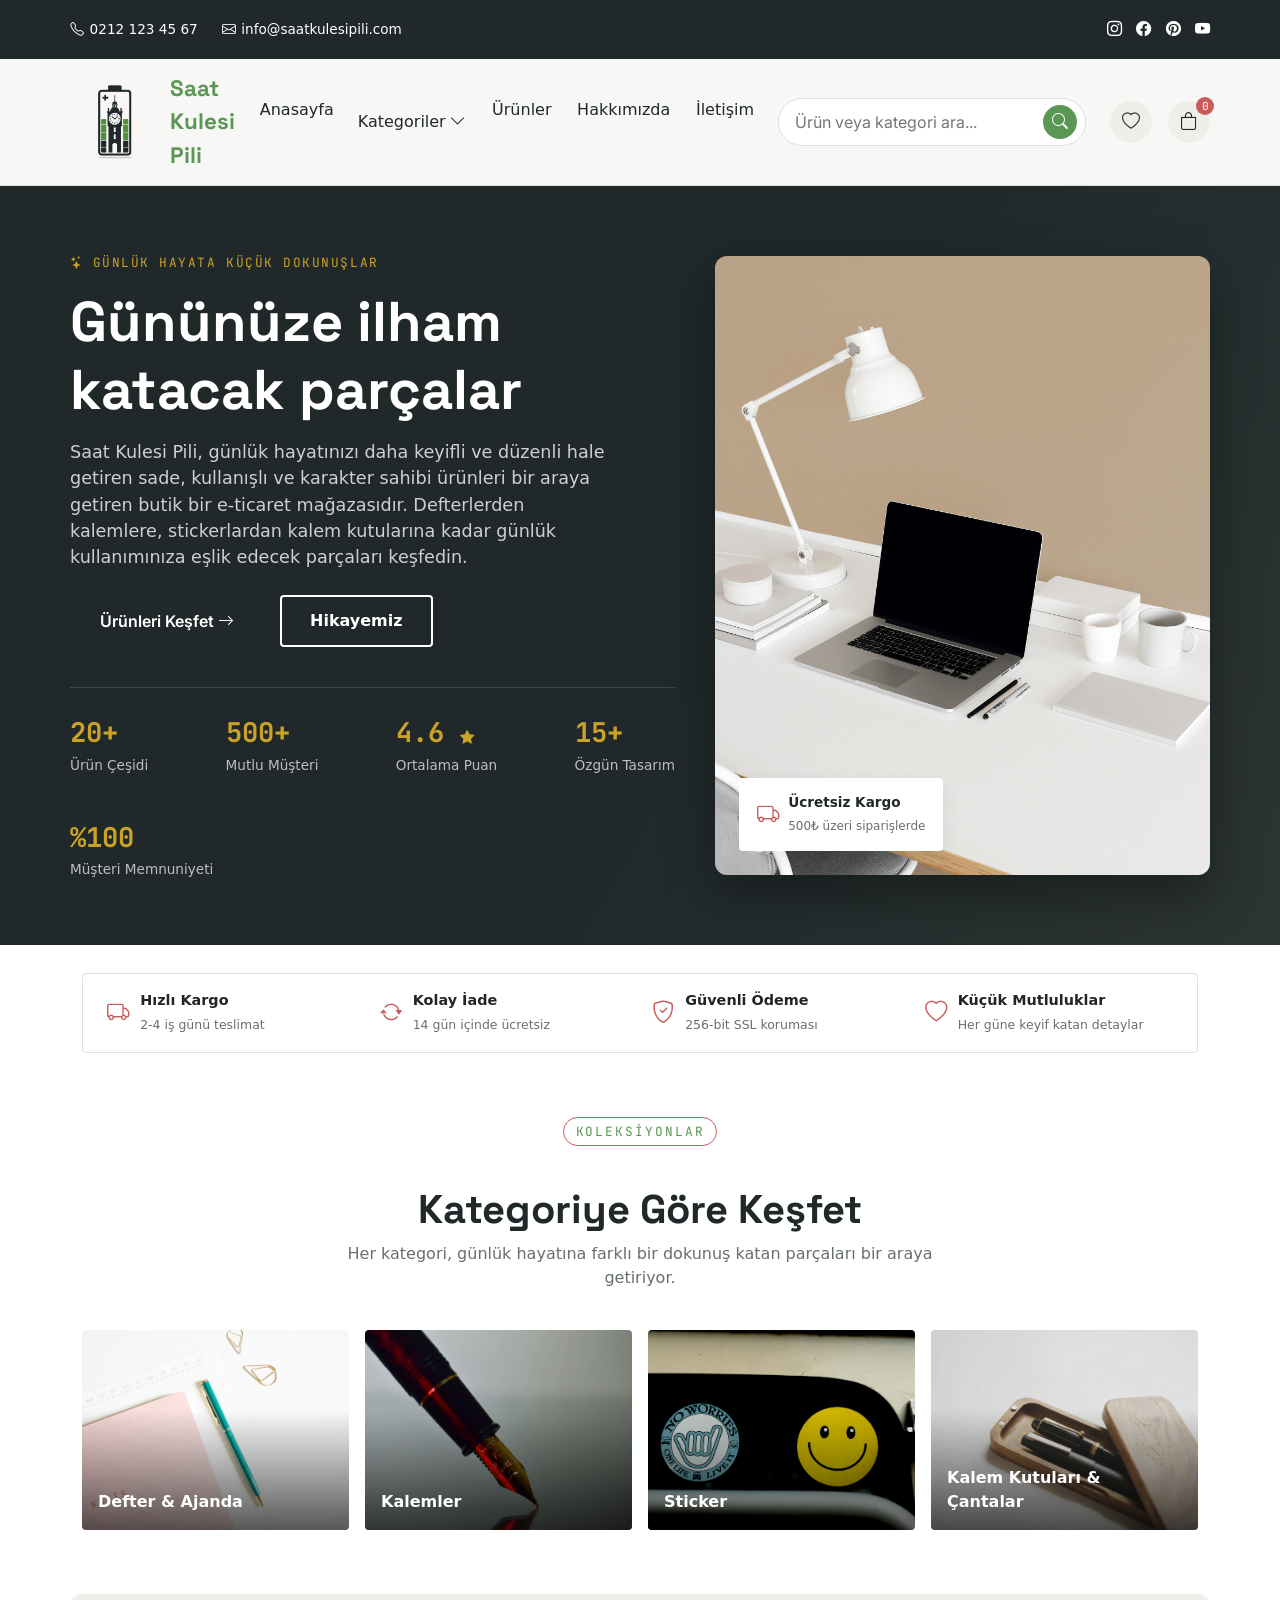
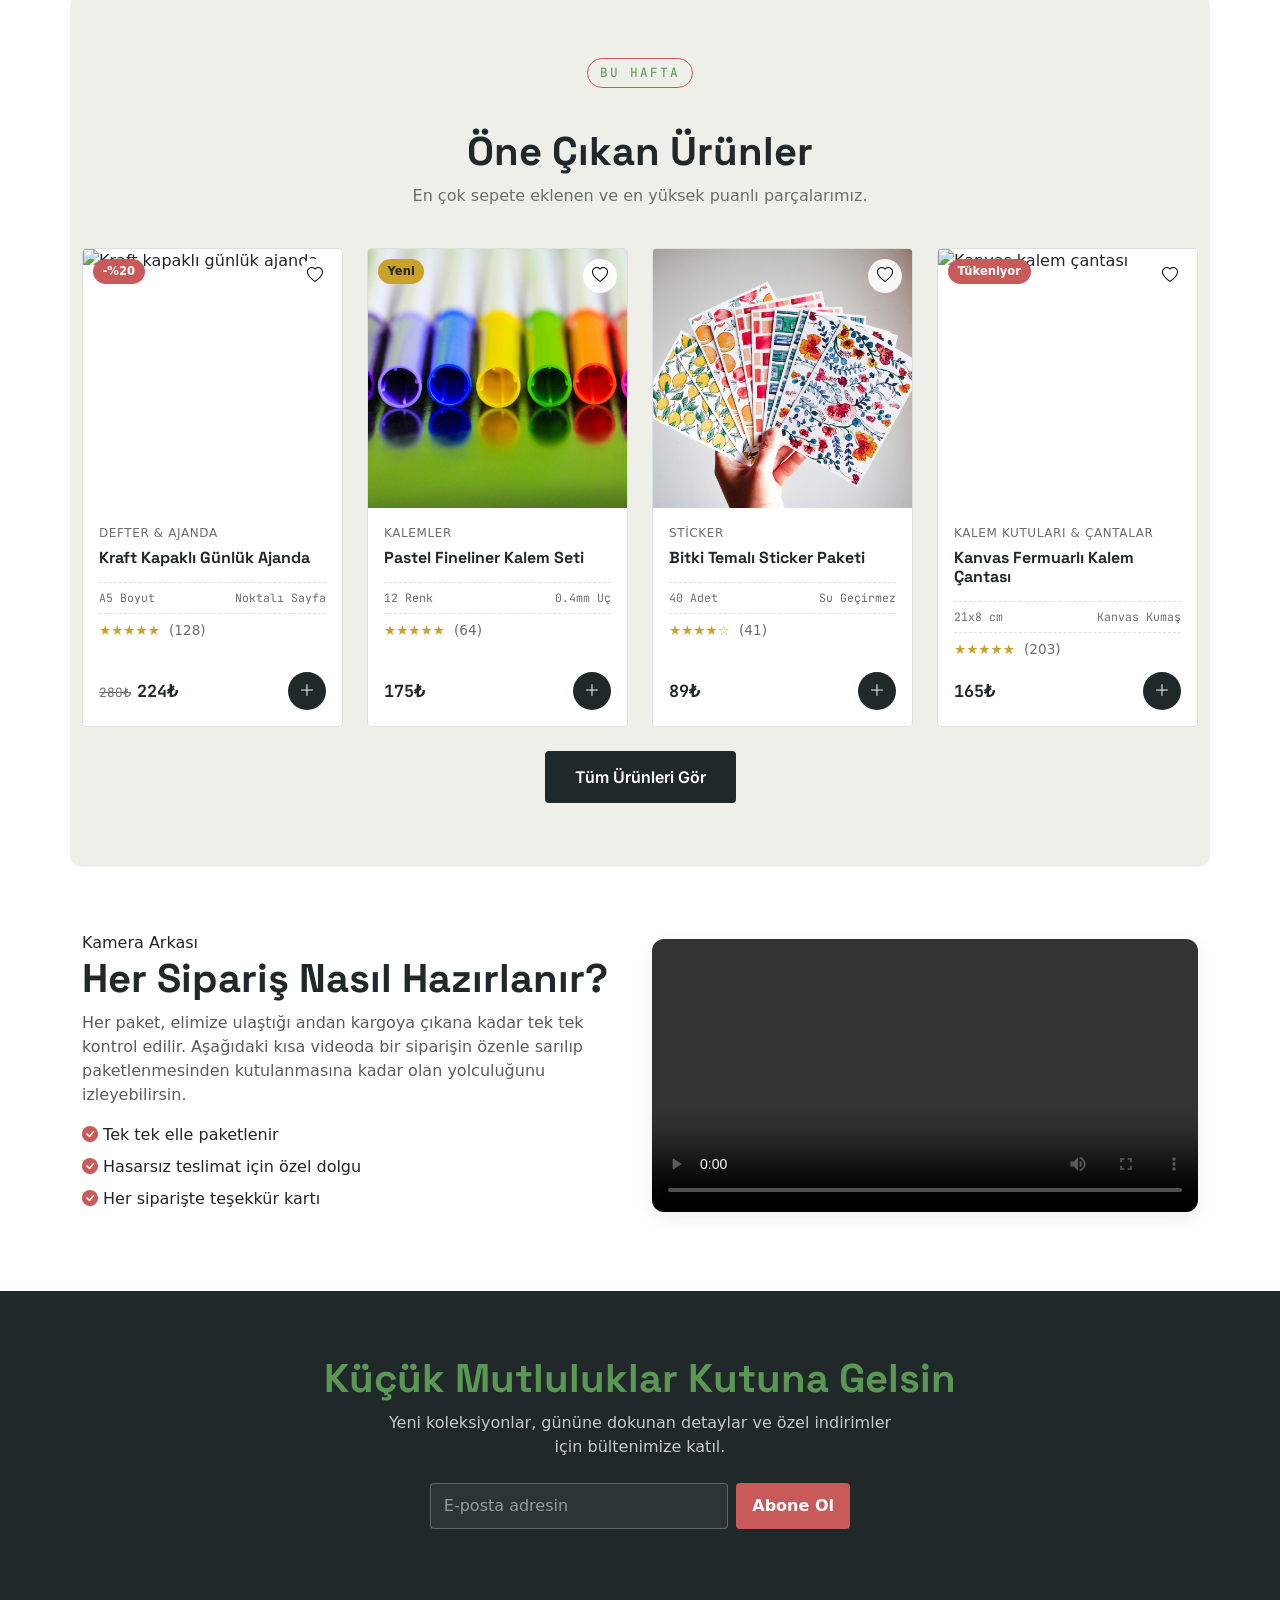
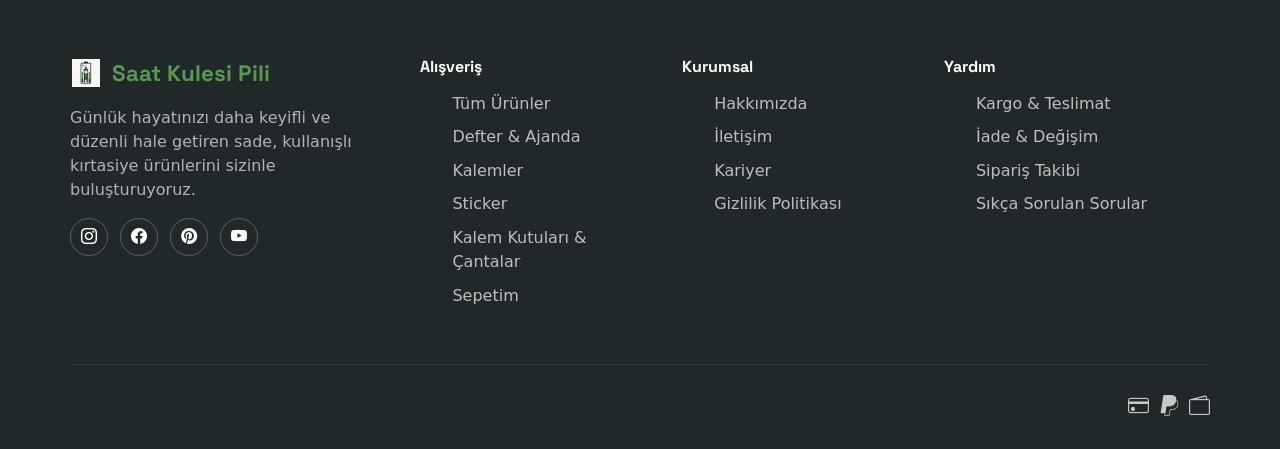
==== commit 78c320f2: "index.html kurumsal kısmı düzenlendi. yardım kısmı eklendi." ====
--- a/index.html
+++ b/index.html
@@ -475,6 +475,7 @@
           <a href="#" aria-label="Youtube"><i class="bi bi-youtube"></i></a>
         </div>
       </div>
+
       <div class="footer-col">
         <h4>Alışveriş</h4>
         <ul>
@@ -484,6 +485,7 @@
           <li>
             <a href="urunler.html?kategori=defter-ajanda">
             Defter &amp; Ajanda
+            </a>
           </li>
           <li>
             <a href="urunler.html?kategori=kalemler">
@@ -503,6 +505,7 @@
           <li><a href="sepet.html">Sepetim</a></li>
         </ul>
       </div>
+
       <div class="footer-col">
         <h4>Kurumsal</h4>
         <ul>
@@ -512,17 +515,24 @@
           <li><a href="#">Gizlilik Politikası</a></li>
         </ul>
       </div>
+
       <div class="footer-col">
-        <h4>Bültenimize Katıl</h4>
-        <p style="color: rgba(255, 255, 255, 0.6); font-size: 0.9rem">
-          Kampanyalardan ilk sen haberdar ol.
-        </p>
-        <form class="newsletter-form">
-          <label for="footerNewsletter" class="visually-hidden">E-posta</label>
-          <input type="email" id="footerNewsletter" placeholder="E-posta adresin" required />
-          <button type="submit"><i class="bi bi-send"></i></button>
-        </form>
-      </div>
+  <h4>Yardım</h4>
+  <ul>
+    <li>
+      <a href="#">Kargo &amp; Teslimat</a>
+    </li>
+    <li>
+      <a href="#">İade &amp; Değişim</a>
+    </li>
+    <li>
+      <a href="#">Sipariş Takibi</a>
+    </li>
+    <li>
+      <a href="#">Sıkça Sorulan Sorular</a>
+    </li>
+  </ul>
+</div>
     </div>
 
     <div class="container footer-bottom">
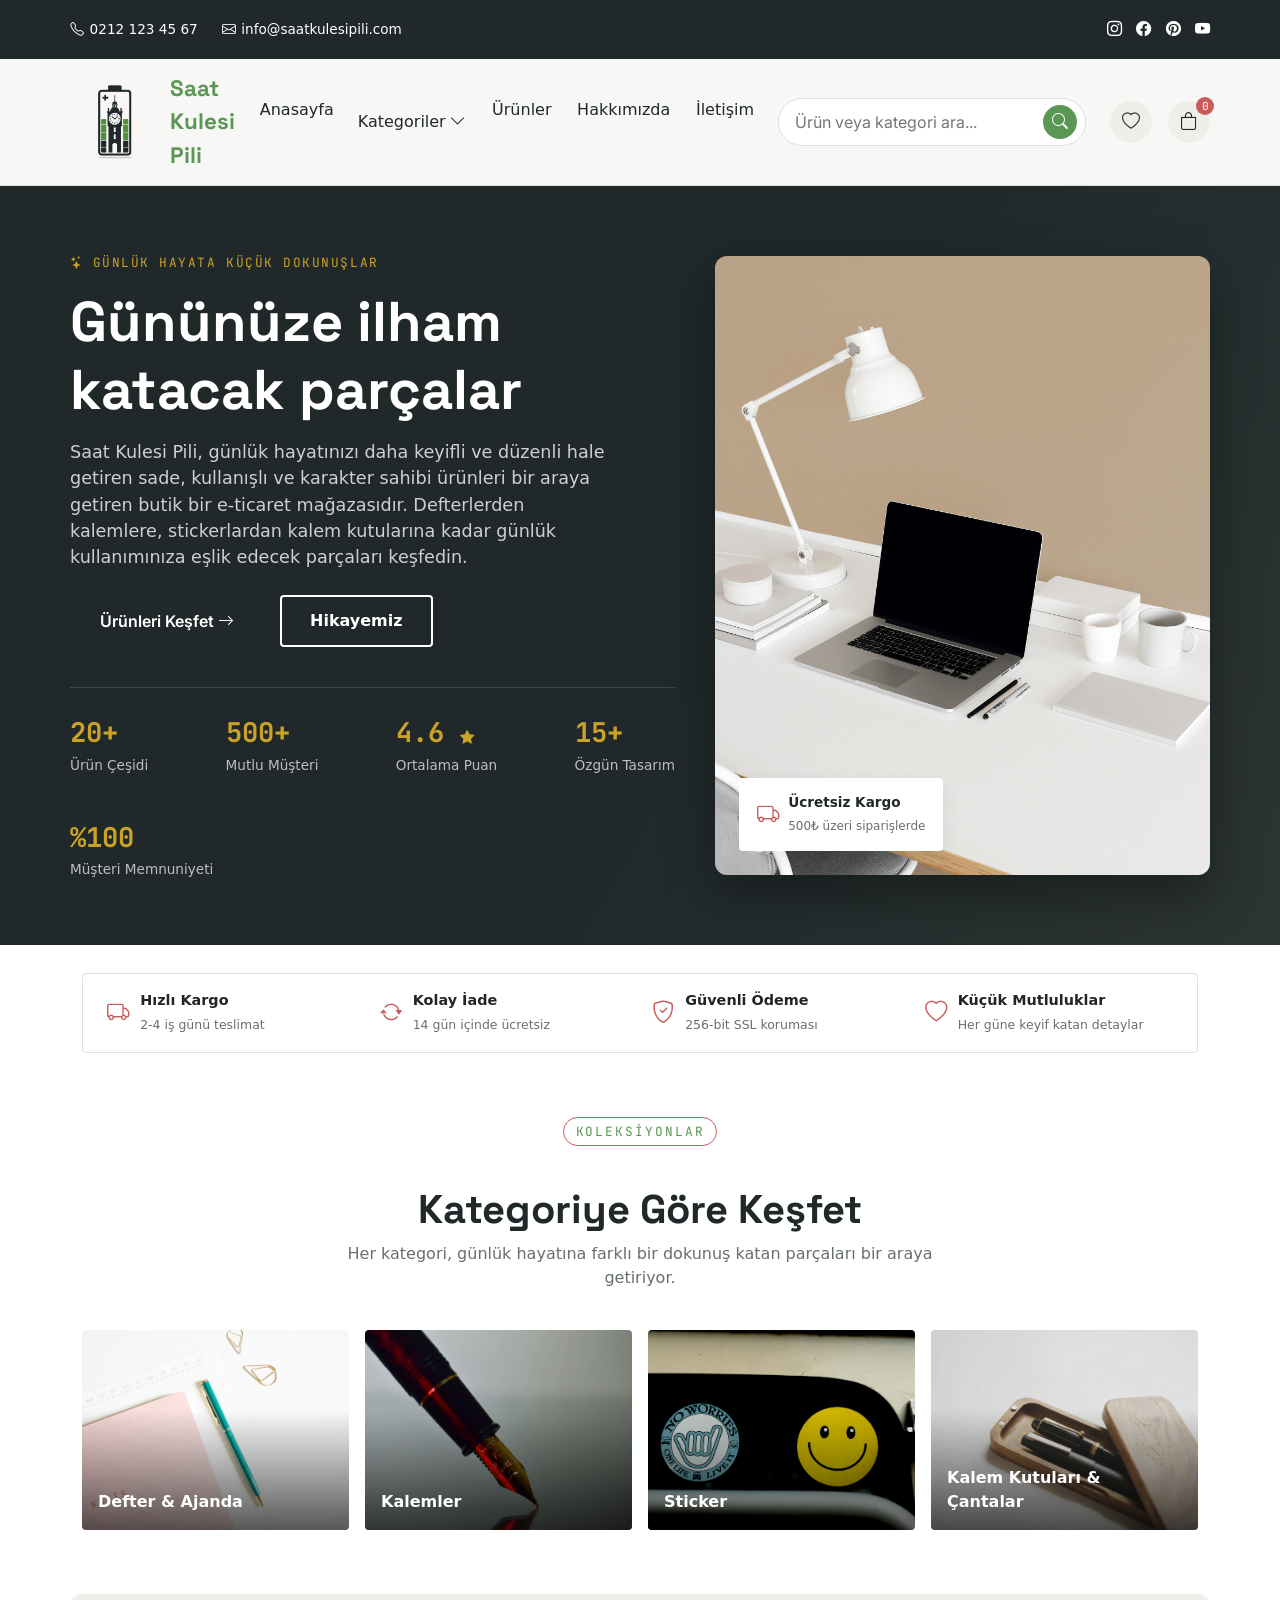
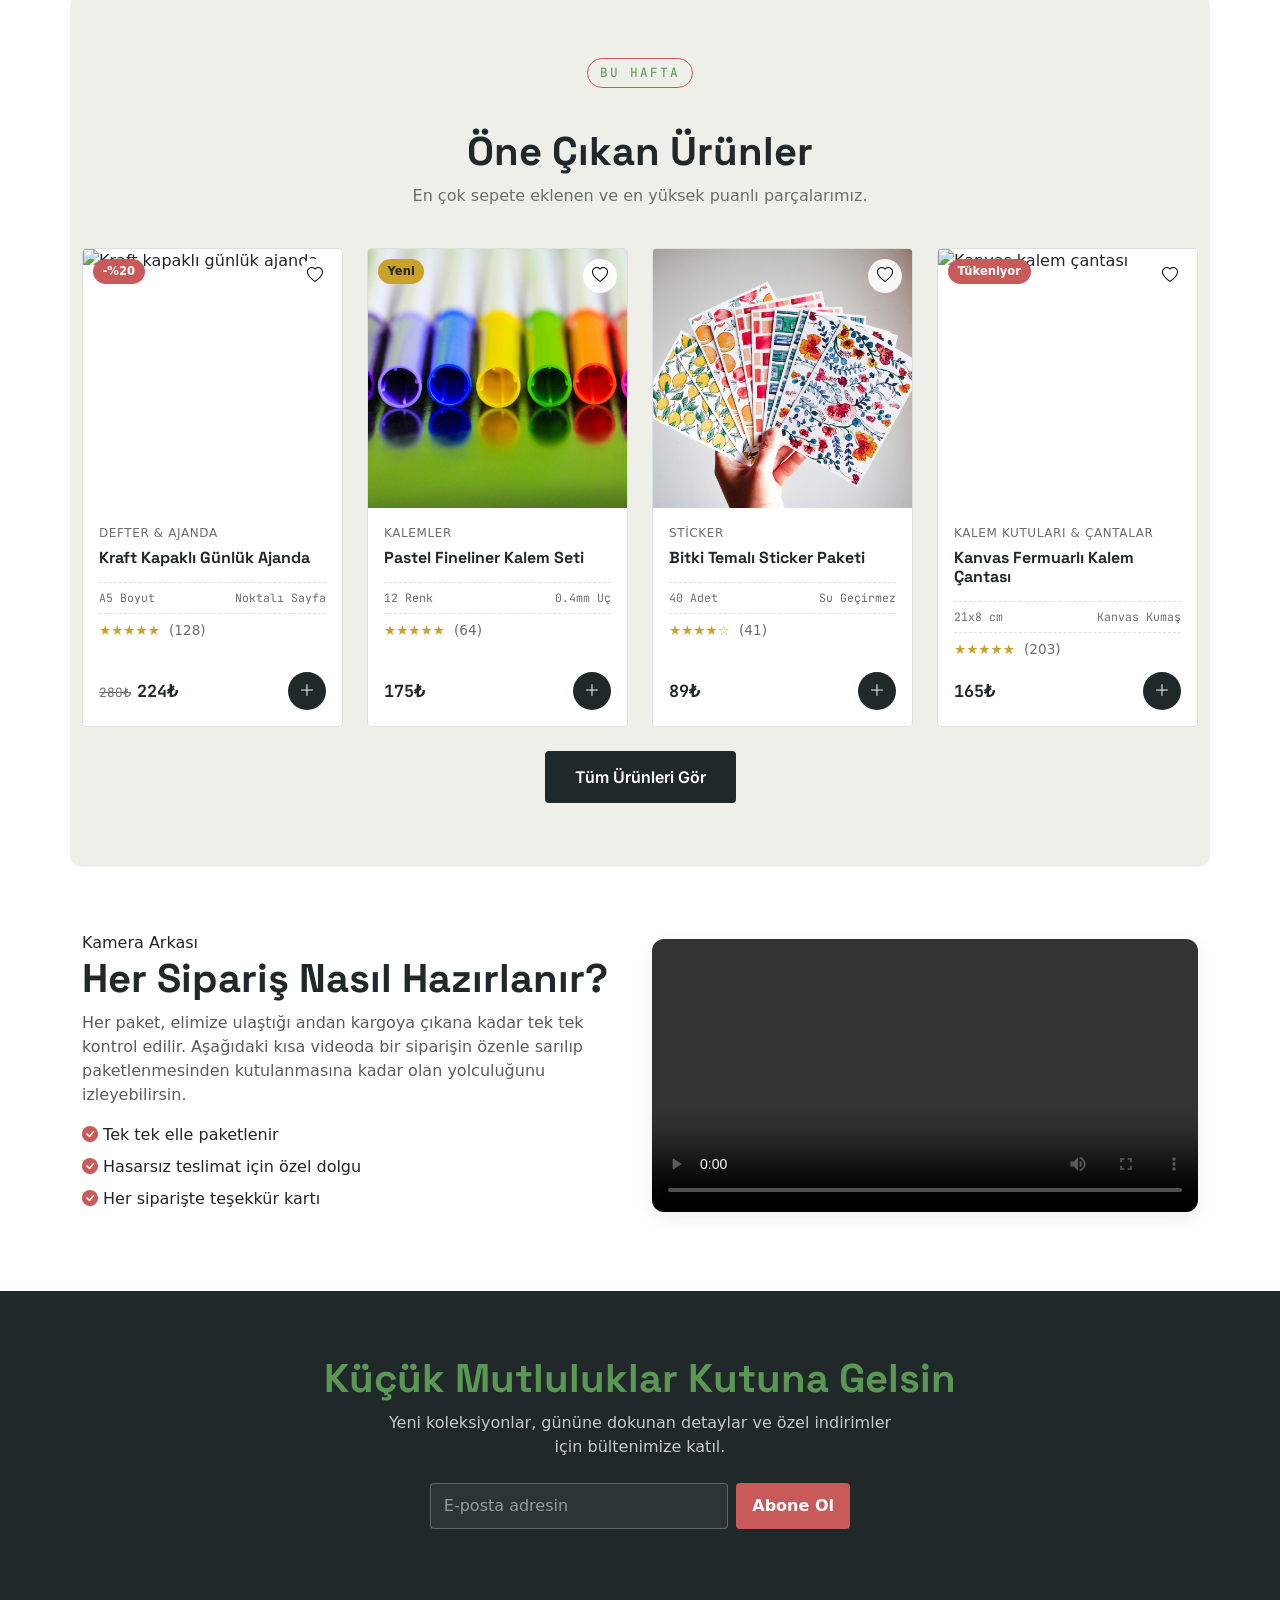
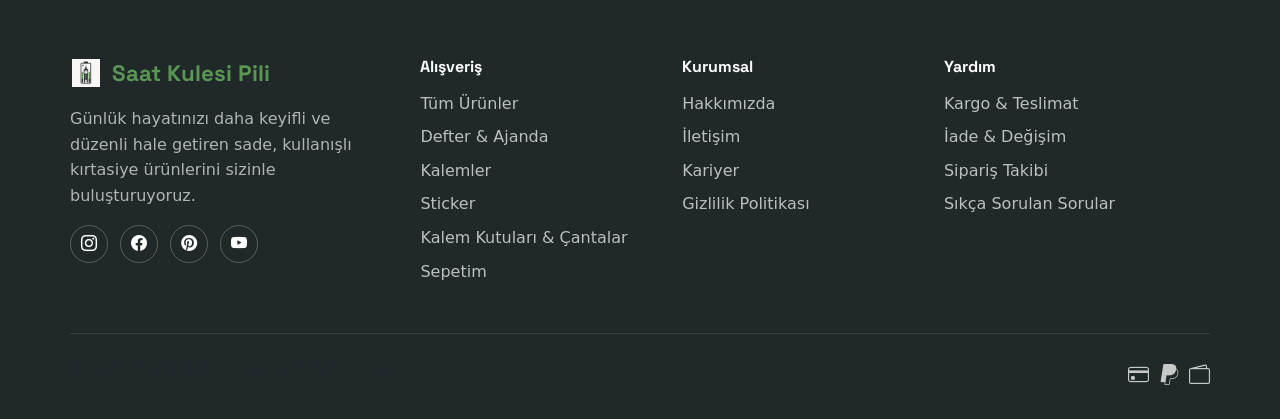
==== commit 73ff6e36: "footer başlık ve maddler düzenlendi." ====
--- a/index.html
+++ b/index.html
@@ -180,7 +180,7 @@
         </div>
 
         <div class="hero-media">
-          <img src="img/main-desk.jpg" alt="Saat Kulesi Pili kırtasiye ürünleri">
+          <img src="img/main-desk.jpg" alt="Saat Kulesi Pili kırtasiye ürünleri" />
           <div class="hero-floating-badge">
             <i class="bi bi-truck" style="font-size: 1.4rem; color: var(--color-accent)"></i>
             <div>
@@ -232,8 +232,8 @@
         <span class="eyebrow">Koleksiyonlar</span>
         <h2>Kategoriye Göre Keşfet</h2>
         <p>
-          Her kategori, günlük hayatına farklı bir dokunuş katan
-          parçaları bir araya getiriyor.
+          Her kategori, günlük hayatına farklı bir dokunuş katan parçaları bir
+          araya getiriyor.
         </p>
       </div>
 
@@ -258,189 +258,188 @@
     </section>
 
     <!-- <!-- ÖNE ÇIKAN ÜRÜNLER -->
-<section class="container container-section" aria-label="Öne çıkan ürünler"
-  style="background: var(--color-bg-alt); border-radius: 12px">
-  <div class="section-title">
-    <span class="eyebrow">Bu Hafta</span>
-    <h2>Öne Çıkan Ürünler</h2>
-    <p>En çok sepete eklenen ve en yüksek puanlı parçalarımız.</p>
-  </div>
-
-  <div class="product-grid">
-    <!-- ÜRÜN KARTI 1 -->
-    <article class="product-card fade-up">
-      <div class="product-media">
-        <span class="product-badge">-%20</span>
-        <button class="product-wishlist" aria-label="Favorilere ekle">
-          <i class="bi bi-heart"></i>
-        </button>
-        <img src="/img/ürün_kartı_1.jpeg"
-          alt="Kraft kapaklı günlük ajanda" />
-      </div>
-      <div class="product-body">
-        <span class="product-category">Defter &amp; Ajanda</span>
-        <h3 class="product-title">Kraft Kapaklı Günlük Ajanda</h3>
-        <div class="product-specs">
-          <span>A5 Boyut</span><span>Noktalı Sayfa</span>
-        </div>
-        <div class="product-rating">★★★★★ <span>(128)</span></div>
-        <div class="product-footer">
-          <span class="product-price"><span class="old-price">280₺</span>224₺</span>
-          <button class="btn-add-cart" data-add-to-cart data-id="urun-001" data-name="Kraft Kapaklı Günlük Ajanda"
-            data-price="224" data-category="Defter &amp; Ajanda"
-            data-image="https://images.unsplash.com/photo-1531346878377-a5be20888e57?w=500&q=80"
-            aria-label="Sepete ekle">
-            <i class="bi bi-plus-lg"></i>
-          </button>
-        </div>
-      </div>
-    </article>
-
-    <!-- ÜRÜN KARTI 2 -->
-    <article class="product-card fade-up">
-      <div class="product-media">
-        <span class="product-badge badge-new">Yeni</span>
-        <button class="product-wishlist" aria-label="Favorilere ekle">
-          <i class="bi bi-heart"></i>
-        </button>
-        <img src="/img/pastel_fineliner_pen.jpg"
-          alt="Fine liner kalem seti" />
-      </div>
-      <div class="product-body">
-        <span class="product-category">Kalemler</span>
-        <h3 class="product-title">Pastel Fineliner Kalem Seti</h3>
-        <div class="product-specs">
-          <span>12 Renk</span><span>0.4mm Uç</span>
-        </div>
-        <div class="product-rating">★★★★★ <span>(64)</span></div>
-        <div class="product-footer">
-          <span class="product-price">175₺</span>
-          <button class="btn-add-cart" data-add-to-cart data-id="urun-002" data-name="Pastel Fineliner Kalem Seti"
-            data-price="175" data-category="Kalemler"
-            data-image="https://images.unsplash.com/photo-1583485088034-697b5bc36b60?w=500&q=80"
-            aria-label="Sepete ekle">
-            <i class="bi bi-plus-lg"></i>
-          </button>
-        </div>
-      </div>
-    </article>
-
-    <!-- ÜRÜN KARTI 3 -->
-    <article class="product-card fade-up">
-      <div class="product-media">
-        <button class="product-wishlist" aria-label="Favorilere ekle">
-          <i class="bi bi-heart"></i>
-        </button>
-        <img src="/img/plant_stickers.jpg"
-          alt="Bitki temalı sticker paketi" />
-      </div>
-      <div class="product-body">
-        <span class="product-category">Sticker</span>
-        <h3 class="product-title">Bitki Temalı Sticker Paketi</h3>
-        <div class="product-specs">
-          <span>40 Adet</span><span>Su Geçirmez</span>
-        </div>
-        <div class="product-rating">★★★★☆ <span>(41)</span></div>
-        <div class="product-footer">
-          <span class="product-price">89₺</span>
-          <button class="btn-add-cart" data-add-to-cart data-id="urun-003" data-name="Bitki Temalı Sticker Paketi"
-            data-price="89" data-category="Sticker"
-            data-image="https://images.unsplash.com/photo-1602531696519-3d97e34dcc9c?w=500&q=80"
-            aria-label="Sepete ekle">
-            <i class="bi bi-plus-lg"></i>
-          </button>
-        </div>
-      </div>
-    </article>
-
-    <!-- ÜRÜN KARTI 4 -->
-    <article class="product-card fade-up">
-      <div class="product-media">
-        <span class="product-badge">Tükeniyor</span>
-        <button class="product-wishlist" aria-label="Favorilere ekle">
-          <i class="bi bi-heart"></i>
-        </button>
-        <img src="https://images.unsplash.com/photo-1587440871875-191322ee64b0?w=500&q=80"
-          alt="Kanvas kalem çantası" />
-      </div>
-      <div class="product-body">
-        <span class="product-category">Kalem Kutuları &amp; Çantalar</span>
-        <h3 class="product-title">Kanvas Fermuarlı Kalem Çantası</h3>
-        <div class="product-specs">
-          <span>21x8 cm</span><span>Kanvas Kumaş</span>
-        </div>
-        <div class="product-rating">★★★★★ <span>(203)</span></div>
-        <div class="product-footer">
-          <span class="product-price">165₺</span>
-          <button class="btn-add-cart" data-add-to-cart data-id="urun-004" data-name="Kanvas Fermuarlı Kalem Çantası"
-            data-price="165" data-category="Kalem Kutuları &amp; Çantalar"
-            data-image="https://images.unsplash.com/photo-1587440871875-191322ee64b0?w=500&q=80"
-            aria-label="Sepete ekle">
-            <i class="bi bi-plus-lg"></i>
-          </button>
-        </div>
-      </div>
-    </article>
-  </div>
-
-  <div class="text-center mt-4">
-    <a href="urunler.html" class="btn-atolye">Tüm Ürünleri Gör</a>
-  </div>
-</section>
-
-<!-- PAKETLEME SÜRECİ + VİDEO -->
-<section class="container container-section" aria-label="Paketleme süreci">
-  <div class="row align-items-center g-4">
-    <div class="col-lg-6">
-      <span class="eyebrow">Kamera Arkası</span>
-      <h2>Her Sipariş Nasıl Hazırlanır?</h2>
-      <p class="text-muted">
-        Her paket, elimize ulaştığı andan kargoya çıkana kadar tek tek
-        kontrol edilir. Aşağıdaki kısa videoda bir siparişin
-        özenle sarılıp paketlenmesinden kutulanmasına kadar olan
-        yolculuğunu izleyebilirsin.
-      </p>
-      <ul style="list-style: none; padding: 0; margin-top: 1rem">
-        <li class="mb-2">
-          <i class="bi bi-check-circle-fill" style="color: var(--color-accent)"></i>
-          Tek tek elle paketlenir
-        </li>
-        <li class="mb-2">
-          <i class="bi bi-check-circle-fill" style="color: var(--color-accent)"></i>
-          Hasarsız teslimat için özel dolgu
-        </li>
-        <li class="mb-2">
-          <i class="bi bi-check-circle-fill" style="color: var(--color-accent)"></i>
-          Her siparişte teşekkür kartı
-        </li>
-      </ul>
-    </div>
-    <div class="col-lg-6">
-      
-      <video controls style="
-          width: 100%;
-          border-radius: 12px;
-          box-shadow: var(--shadow-card);
-          background: var(--color-bg-alt);
-        ">
-        <source src="/img/packaging_video.mp4" type="video/mp4" />
-        Tarayıcınız video etiketini desteklemiyor.
-      </video>
-    </div>
-  </div>
-</section>
+    <section class="container container-section" aria-label="Öne çıkan ürünler"
+      style="background: var(--color-bg-alt); border-radius: 12px">
+      <div class="section-title">
+        <span class="eyebrow">Bu Hafta</span>
+        <h2>Öne Çıkan Ürünler</h2>
+        <p>En çok sepete eklenen ve en yüksek puanlı parçalarımız.</p>
+      </div>
+
+      <div class="product-grid">
+        <!-- ÜRÜN KARTI 1 -->
+        <article class="product-card fade-up">
+          <div class="product-media">
+            <span class="product-badge">-%20</span>
+            <button class="product-wishlist" aria-label="Favorilere ekle">
+              <i class="bi bi-heart"></i>
+            </button>
+            <img src="/img/ürün_kartı_1.jpeg" alt="Kraft kapaklı günlük ajanda" />
+          </div>
+          <div class="product-body">
+            <span class="product-category">Defter &amp; Ajanda</span>
+            <h3 class="product-title">Kraft Kapaklı Günlük Ajanda</h3>
+            <div class="product-specs">
+              <span>A5 Boyut</span><span>Noktalı Sayfa</span>
+            </div>
+            <div class="product-rating">★★★★★ <span>(128)</span></div>
+            <div class="product-footer">
+              <span class="product-price"><span class="old-price">280₺</span>224₺</span>
+              <button class="btn-add-cart" data-add-to-cart data-id="urun-001" data-name="Kraft Kapaklı Günlük Ajanda"
+                data-price="224" data-category="Defter &amp; Ajanda"
+                data-image="https://images.unsplash.com/photo-1531346878377-a5be20888e57?w=500&q=80"
+                aria-label="Sepete ekle">
+                <i class="bi bi-plus-lg"></i>
+              </button>
+            </div>
+          </div>
+        </article>
+
+        <!-- ÜRÜN KARTI 2 -->
+        <article class="product-card fade-up">
+          <div class="product-media">
+            <span class="product-badge badge-new">Yeni</span>
+            <button class="product-wishlist" aria-label="Favorilere ekle">
+              <i class="bi bi-heart"></i>
+            </button>
+            <img src="/img/pastel_fineliner_pen.jpg" alt="Fine liner kalem seti" />
+          </div>
+          <div class="product-body">
+            <span class="product-category">Kalemler</span>
+            <h3 class="product-title">Pastel Fineliner Kalem Seti</h3>
+            <div class="product-specs">
+              <span>12 Renk</span><span>0.4mm Uç</span>
+            </div>
+            <div class="product-rating">★★★★★ <span>(64)</span></div>
+            <div class="product-footer">
+              <span class="product-price">175₺</span>
+              <button class="btn-add-cart" data-add-to-cart data-id="urun-002" data-name="Pastel Fineliner Kalem Seti"
+                data-price="175" data-category="Kalemler"
+                data-image="https://images.unsplash.com/photo-1583485088034-697b5bc36b60?w=500&q=80"
+                aria-label="Sepete ekle">
+                <i class="bi bi-plus-lg"></i>
+              </button>
+            </div>
+          </div>
+        </article>
+
+        <!-- ÜRÜN KARTI 3 -->
+        <article class="product-card fade-up">
+          <div class="product-media">
+            <button class="product-wishlist" aria-label="Favorilere ekle">
+              <i class="bi bi-heart"></i>
+            </button>
+            <img src="/img/plant_stickers.jpg" alt="Bitki temalı sticker paketi" />
+          </div>
+          <div class="product-body">
+            <span class="product-category">Sticker</span>
+            <h3 class="product-title">Bitki Temalı Sticker Paketi</h3>
+            <div class="product-specs">
+              <span>40 Adet</span><span>Su Geçirmez</span>
+            </div>
+            <div class="product-rating">★★★★☆ <span>(41)</span></div>
+            <div class="product-footer">
+              <span class="product-price">89₺</span>
+              <button class="btn-add-cart" data-add-to-cart data-id="urun-003" data-name="Bitki Temalı Sticker Paketi"
+                data-price="89" data-category="Sticker"
+                data-image="https://images.unsplash.com/photo-1602531696519-3d97e34dcc9c?w=500&q=80"
+                aria-label="Sepete ekle">
+                <i class="bi bi-plus-lg"></i>
+              </button>
+            </div>
+          </div>
+        </article>
+
+        <!-- ÜRÜN KARTI 4 -->
+        <article class="product-card fade-up">
+          <div class="product-media">
+            <span class="product-badge">Tükeniyor</span>
+            <button class="product-wishlist" aria-label="Favorilere ekle">
+              <i class="bi bi-heart"></i>
+            </button>
+            <img src="https://images.unsplash.com/photo-1587440871875-191322ee64b0?w=500&q=80"
+              alt="Kanvas kalem çantası" />
+          </div>
+          <div class="product-body">
+            <span class="product-category">Kalem Kutuları &amp; Çantalar</span>
+            <h3 class="product-title">Kanvas Fermuarlı Kalem Çantası</h3>
+            <div class="product-specs">
+              <span>21x8 cm</span><span>Kanvas Kumaş</span>
+            </div>
+            <div class="product-rating">★★★★★ <span>(203)</span></div>
+            <div class="product-footer">
+              <span class="product-price">165₺</span>
+              <button class="btn-add-cart" data-add-to-cart data-id="urun-004"
+                data-name="Kanvas Fermuarlı Kalem Çantası" data-price="165"
+                data-category="Kalem Kutuları &amp; Çantalar"
+                data-image="https://images.unsplash.com/photo-1587440871875-191322ee64b0?w=500&q=80"
+                aria-label="Sepete ekle">
+                <i class="bi bi-plus-lg"></i>
+              </button>
+            </div>
+          </div>
+        </article>
+      </div>
+
+      <div class="text-center mt-4">
+        <a href="urunler.html" class="btn-atolye">Tüm Ürünleri Gör</a>
+      </div>
+    </section>
+
+    <!-- PAKETLEME SÜRECİ + VİDEO -->
+    <section class="container container-section" aria-label="Paketleme süreci">
+      <div class="row align-items-center g-4">
+        <div class="col-lg-6">
+          <span class="eyebrow">Kamera Arkası</span>
+          <h2>Her Sipariş Nasıl Hazırlanır?</h2>
+          <p class="text-muted">
+            Her paket, elimize ulaştığı andan kargoya çıkana kadar tek tek
+            kontrol edilir. Aşağıdaki kısa videoda bir siparişin özenle
+            sarılıp paketlenmesinden kutulanmasına kadar olan yolculuğunu
+            izleyebilirsin.
+          </p>
+          <ul style="list-style: none; padding: 0; margin-top: 1rem">
+            <li class="mb-2">
+              <i class="bi bi-check-circle-fill" style="color: var(--color-accent)"></i>
+              Tek tek elle paketlenir
+            </li>
+            <li class="mb-2">
+              <i class="bi bi-check-circle-fill" style="color: var(--color-accent)"></i>
+              Hasarsız teslimat için özel dolgu
+            </li>
+            <li class="mb-2">
+              <i class="bi bi-check-circle-fill" style="color: var(--color-accent)"></i>
+              Her siparişte teşekkür kartı
+            </li>
+          </ul>
+        </div>
+        <div class="col-lg-6">
+          <video controls style="
+                width: 100%;
+                border-radius: 12px;
+                box-shadow: var(--shadow-card);
+                background: var(--color-bg-alt);
+              ">
+            <source src="/img/packaging_video.mp4" type="video/mp4" />
+            Tarayıcınız video etiketini desteklemiyor.
+          </video>
+        </div>
+      </div>
+    </section>
 
     <!-- BÜLTEN / NEWSLETTER ÇAĞRISI -->
     <section class="container-section" style="background: var(--color-dark); color: var(--color-white)">
       <div class="container text-center">
-        <h2 style="color: var(--color-accent-light)">Küçük Mutluluklar Kutuna Gelsin</h2>
+        <h2 style="color: var(--color-accent-light)">
+          Küçük Mutluluklar Kutuna Gelsin
+        </h2>
         <p style="
               color: rgba(255, 255, 255, 0.75);
               max-width: 32rem;
               margin: 0.5rem auto 1.5rem;
             ">
-         Yeni koleksiyonlar, gününe dokunan detaylar ve özel
-      indirimler için bültenimize katıl.
+          Yeni koleksiyonlar, gününe dokunan detaylar ve özel indirimler için
+          bültenimize katıl.
         </p>
         <form class="newsletter-form" style="max-width: 420px; margin: 0 auto">
           <label for="heroNewsletter" class="visually-hidden">E-posta adresin</label>
@@ -458,15 +457,12 @@
     <div class="container footer-top">
       <div class="footer-col footer-brand">
         <a href="index.html" class="brand" style="color: var(--color-white)">
-          <img src="/img/saat_kulesi_pili.png" 
-          alt="Saat Kulesi Pili" 
-          style="height: 28px;"
-          >
+          <img src="/img/saat_kulesi_pili.png" alt="Saat Kulesi Pili" style="height: 28px" />
           <span>Saat Kulesi Pili</span>
         </a>
         <p>
-           Günlük hayatınızı daha keyifli ve düzenli hale getiren
-           sade, kullanışlı kırtasiye ürünlerini sizinle buluşturuyoruz.
+          Günlük hayatınızı daha keyifli ve düzenli hale getiren sade,
+          kullanışlı kırtasiye ürünlerini sizinle buluşturuyoruz.
         </p>
         <div class="footer-social">
           <a href="#" aria-label="Instagram"><i class="bi bi-instagram"></i></a>
@@ -479,29 +475,11 @@
       <div class="footer-col">
         <h4>Alışveriş</h4>
         <ul>
-          <li>
-            <a href="urunler.html">Tüm Ürünler</a>
-          </li>
-          <li>
-            <a href="urunler.html?kategori=defter-ajanda">
-            Defter &amp; Ajanda
-            </a>
-          </li>
-          <li>
-            <a href="urunler.html?kategori=kalemler">
-            Kalemler
-          </a>
-        </li>
-         <li>
-          <a href="urunler.html?kategori=sticker">
-            Sticker
-          </a>
-        </li>
-        <li>
-          <a href="urunler.html?kategori=kalem-kutulari-cantalar">
-            Kalem Kutuları &amp; Çantalar
-          </a>
-        </li>
+          <li><a href="urunler.html">Tüm Ürünler</a></li>
+          <li><a href="urunler.html?kategori=defter-ajanda">Defter &amp; Ajanda</a></li>
+          <li><a href="urunler.html?kategori=kalemler">Kalemler</a></li>
+          <li><a href="urunler.html?kategori=sticker">Sticker</a></li>
+          <li><a href="urunler.html?kategori=kalem-kutulari-cantalar">Kalem Kutuları &amp; Çantalar</a></li>
           <li><a href="sepet.html">Sepetim</a></li>
         </ul>
       </div>
@@ -517,22 +495,14 @@
       </div>
 
       <div class="footer-col">
-  <h4>Yardım</h4>
-  <ul>
-    <li>
-      <a href="#">Kargo &amp; Teslimat</a>
-    </li>
-    <li>
-      <a href="#">İade &amp; Değişim</a>
-    </li>
-    <li>
-      <a href="#">Sipariş Takibi</a>
-    </li>
-    <li>
-      <a href="#">Sıkça Sorulan Sorular</a>
-    </li>
-  </ul>
-</div>
+        <h4>Yardım</h4>
+        <ul>
+          <li><a href="#">Kargo &amp; Teslimat</a> </li>
+          <li><a href="#">İade &amp; Değişim</a></li>
+          <li><a href="#">Sipariş Takibi</a></li>
+          <li><a href="#">Sıkça Sorulan Sorular</a></li>
+        </ul>
+      </div>
     </div>
 
     <div class="container footer-bottom">
--- a/css/layout.css
+++ b/css/layout.css
@@ -400,17 +400,24 @@
   width: 32px;
   height: 32px;
  }
+
 .footer-col h4 {
   color: var(--color-white);
   font-size: 1rem;
   margin-bottom: var(--space-2);
-}
-.footer-col ul { list-style: none; }
+  
+}
+.footer-col ul { 
+  list-style: none; 
+  margin: 0;
+  padding: 0;
+
+}
 .footer-col ul li { margin-bottom: 0.6rem; }
 .footer-col ul li a { color: rgba(255,255,255,0.7); }
 .footer-col ul li a:hover { color: var(--color-brass); }
 
-.footer-brand p { color: rgba(255,255,255,0.65); margin: var(--space-2) 0; max-width: 26rem; }
+.footer-brand p { color: rgba(255,255,255,0.65); margin: var(--space-2) 0; max-width: 26rem; line-height: 1.6;}
 .footer-social { display: flex; gap: 0.75rem; }
 .footer-social a {
   width: 38px; height: 38px;
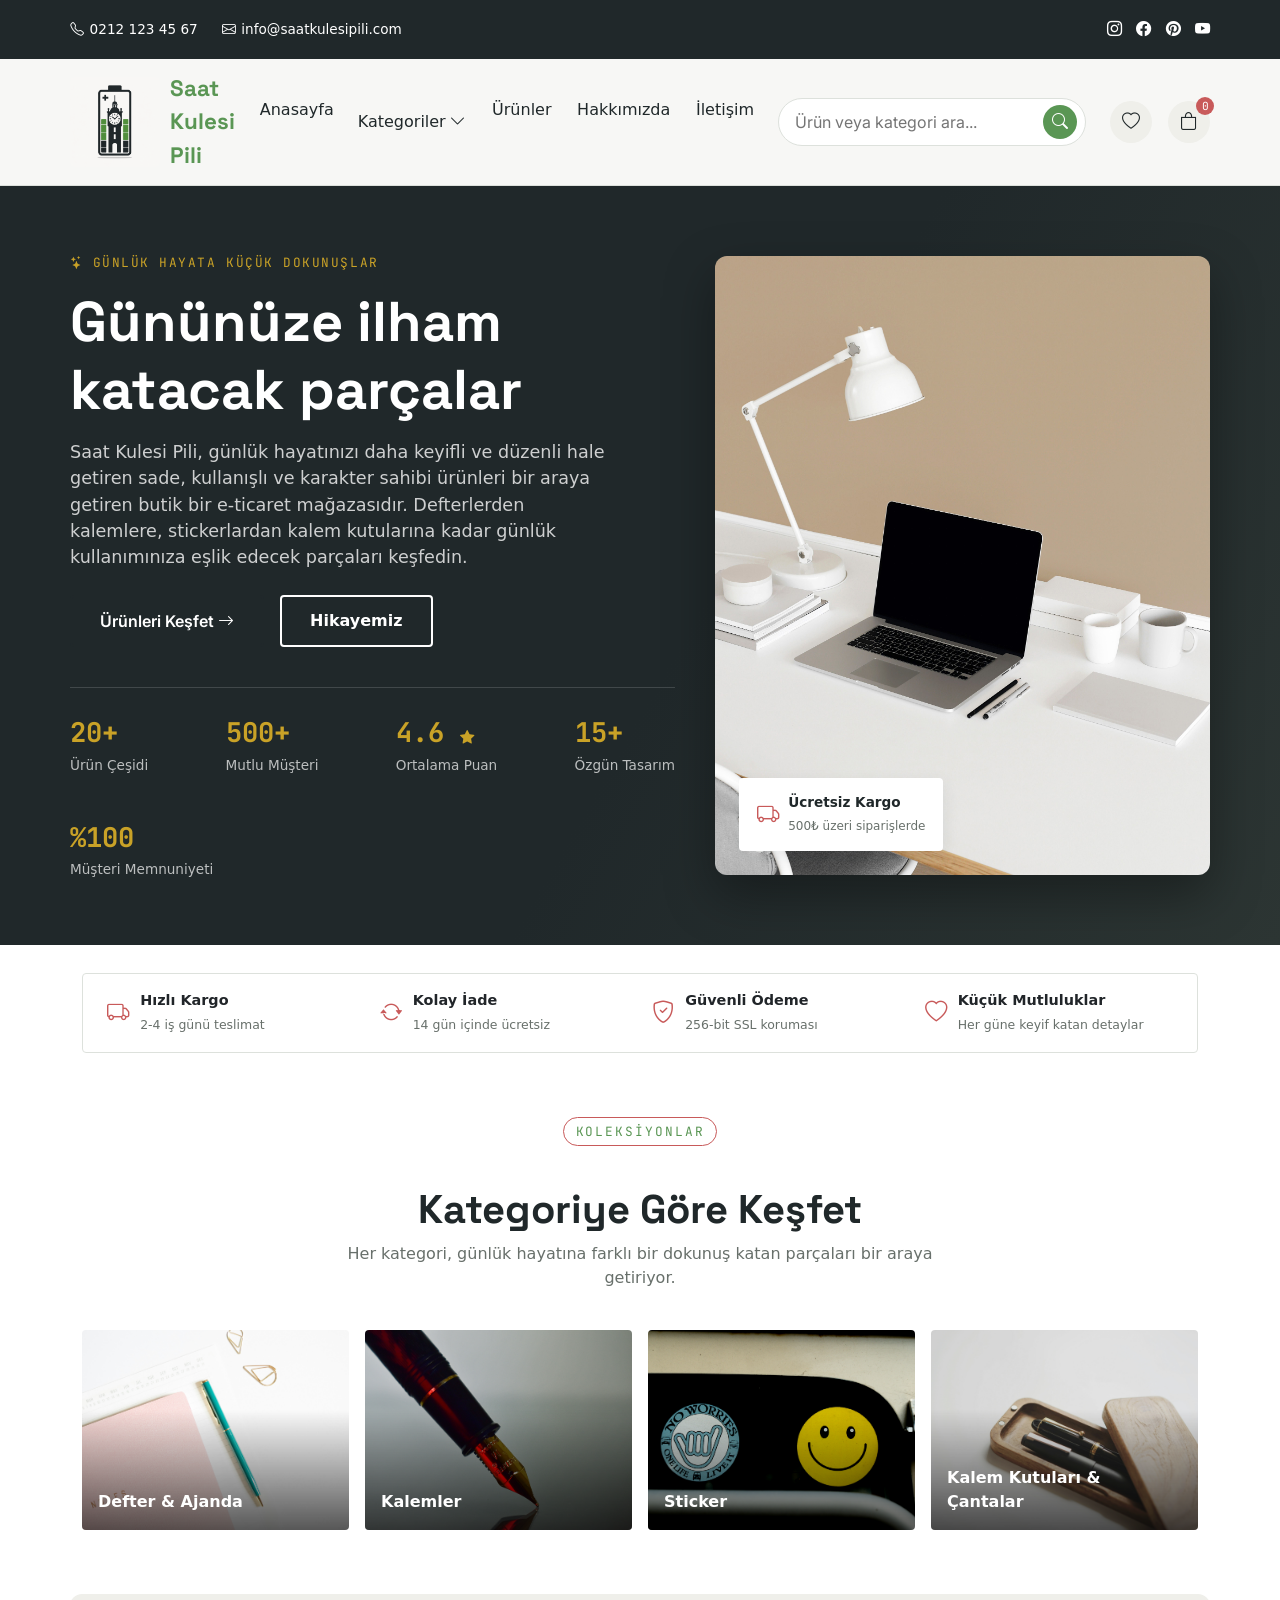
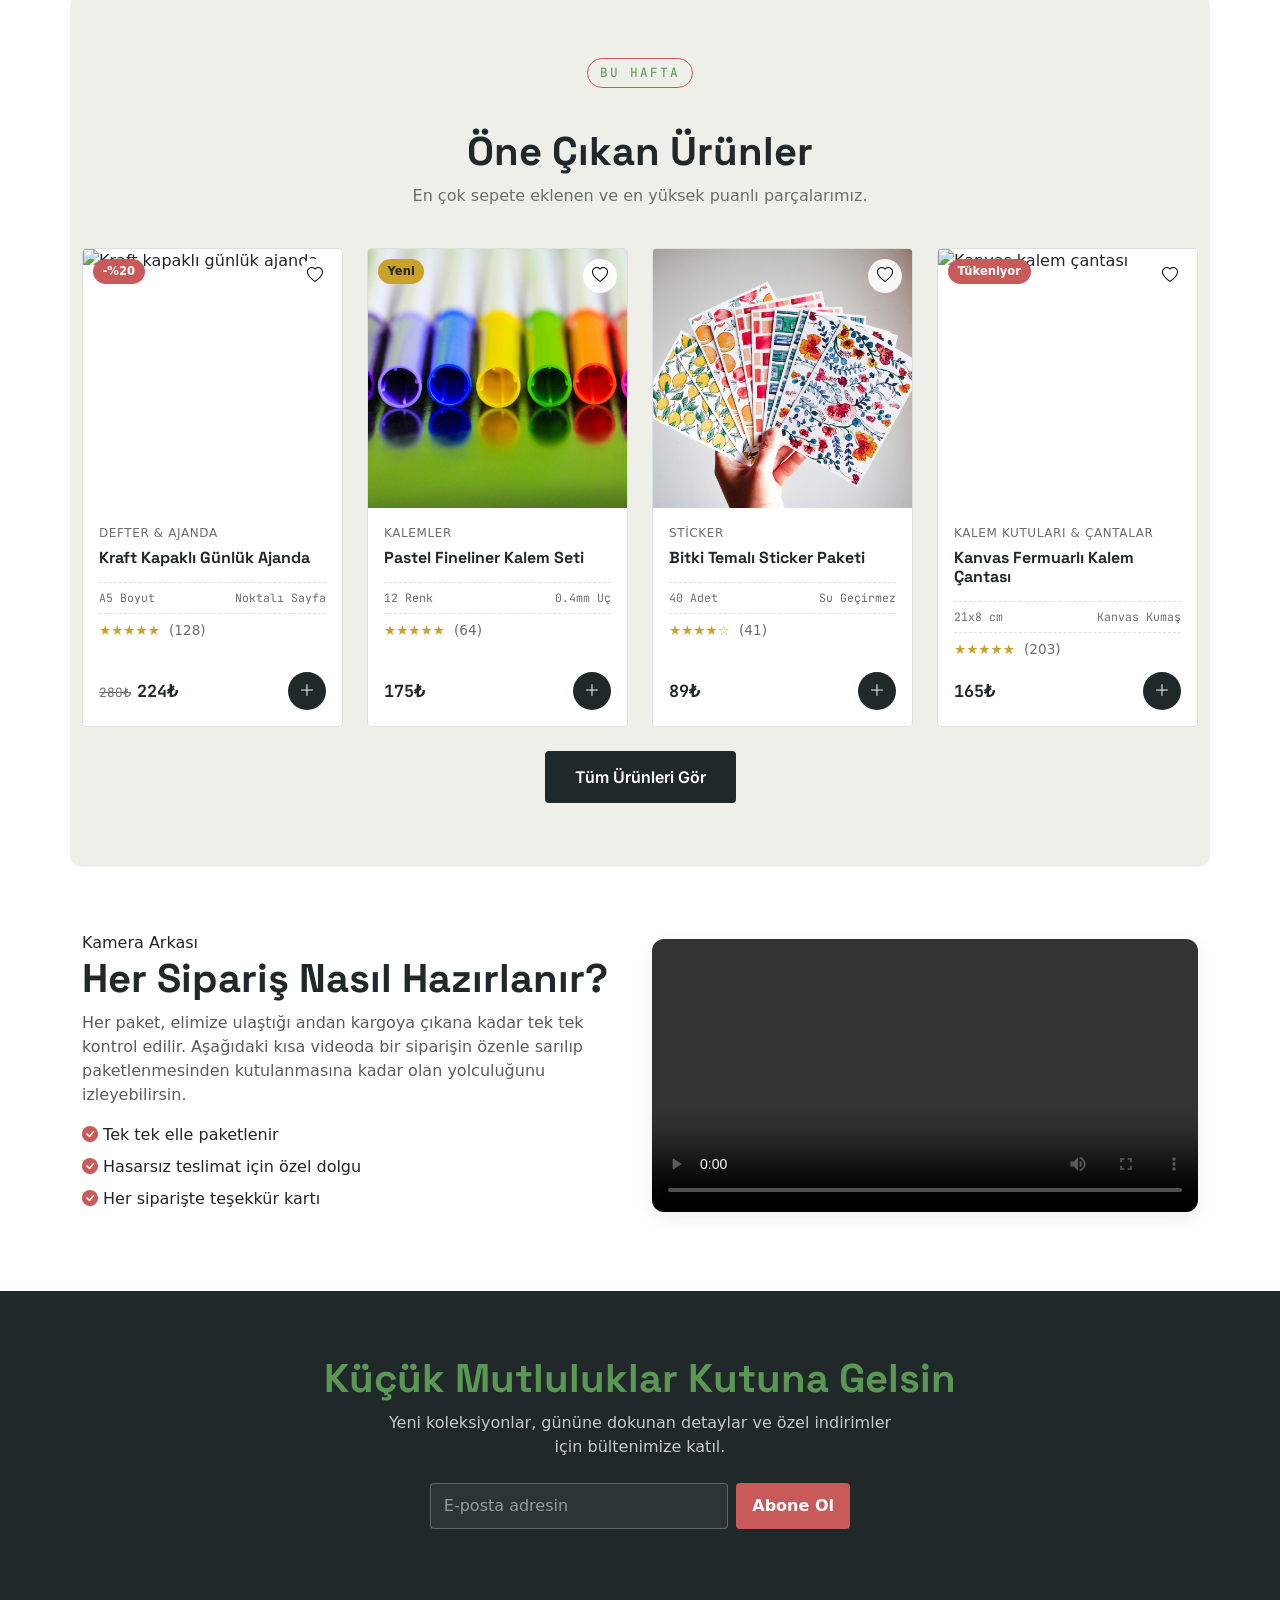
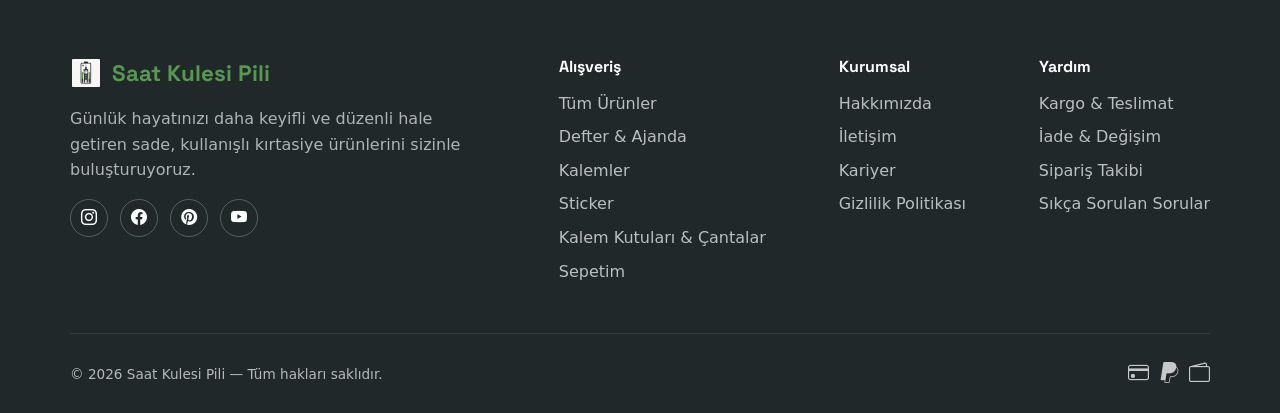
==== commit b5258e72: "iletişim html select kısmının içeriği değiştirildi. footer içeriği değiştiridi." ====
--- a/index.html
+++ b/index.html
@@ -1,6 +1,5 @@
 <!doctype html>
 <html lang="tr">
-
 <head>
   <!-- ================================================================
        META ETİKETLERİ / SEO
@@ -105,6 +104,7 @@
       </nav>
 
       <!-- ARAMA KUTUSU -->
+
       <form class="navbar-search" role="search">
         <label for="navSearch" class="visually-hidden">Ürün ara</label>
         <input type="search" id="navSearch" placeholder="Ürün veya kategori ara..." />
@@ -148,7 +148,7 @@
             edecek parçaları keşfedin.
           </p>
           <div class="hero-cta">
-            <a href="urunler.html" class="btn-atolye">Ürünleri Keşfet <i class="bi bi-arrow-right"></i></a>
+            <a href="urunler.html" class="btn-saat-kulesi-pili">Ürünleri Keşfet <i class="bi bi-arrow-right"></i></a>
             <a href="hakkimizda.html" class="btn-outline-atolye">Hikayemiz</a>
           </div>
 
@@ -382,7 +382,7 @@
       </div>
 
       <div class="text-center mt-4">
-        <a href="urunler.html" class="btn-atolye">Tüm Ürünleri Gör</a>
+        <a href="urunler.html" class="btn-saat-kulesi-pili">Tüm Ürünleri Gör</a>
       </div>
     </section>
 
@@ -506,7 +506,7 @@
     </div>
 
     <div class="container footer-bottom">
-      <p>&copy; 2026 ATÖLYE Eğitim Projesi — Tüm hakları saklıdır.</p>
+      <p>&copy; 2026 Saat Kulesi Pili — Tüm hakları saklıdır.</p>
       <div class="payment-icons">
         <i class="bi bi-credit-card"></i>
         <i class="bi bi-paypal"></i>
--- a/css/style.css
+++ b/css/style.css
@@ -122,7 +122,7 @@
   margin: 0.5rem auto 0; /* üst-sağ/sol-alt kısayolu: ortalamak için auto */
 }
 
-.btn-atolye {
+.btn-saat-kulesi-pili {
   display: inline-block;
   font-family: var(--font-body);
   font-weight: 600;
@@ -134,7 +134,7 @@
   cursor: pointer;
   transition: transform var(--transition-fast), background var(--transition-fast);
 }
-.btn-atolye:hover {
+.btn-saat-kulesi-pili:hover {
   background: var(--color-accent);
   border-color: var(--color-accent);
   transform: translateY(-2px); /* TRANSFORM: hafif yukarı kalkma efekti */
--- a/css/layout.css
+++ b/css/layout.css
@@ -103,6 +103,7 @@
   height: 90px;
   object-fit: contain;
   display: block;
+  border-radius: 4px;
 }
 
 .brand span {
@@ -389,7 +390,8 @@
   color: rgba(255,255,255,0.75);
 }
 .footer-top {
-  display: grid;
+  display: flex;
+  justify-content: space-between;
   grid-template-columns: 1.4fr 1fr 1fr 1.2fr; /* 4 kolon: marka / linkler / kurumsal / bülten */
   gap: var(--space-4);
   padding: var(--space-5) 0 var(--space-4);
@@ -458,6 +460,12 @@
   font-size: 0.85rem;
   flex-wrap: wrap;
   gap: var(--space-1);
+}
+
+.footer-bottom p {
+  color: var(--color-bg);
+  margin: 0;
+  opacity: 0.7;   /* copyright yazısını hafif soluk göstermek için yaygın pratik */
 }
 .footer-bottom .payment-icons { display: flex; gap: 0.6rem; font-size: 1.3rem; }
 
--- a/css/components.css
+++ b/css/components.css
@@ -210,17 +210,17 @@
 /* ---------------------------------------------------------------------
    FORM ELEMANLARI (iletişim / ödeme / checkout)
 --------------------------------------------------------------------- */
-.form-atolye label {
+.form-saatkulesipili label {
   display: block;
   font-weight: 600;
   font-size: 0.88rem;
   margin-bottom: 0.35rem;
   color: var(--color-dark);
 }
-.form-atolye .field { margin-bottom: var(--space-2); }
-.form-atolye input,
-.form-atolye select,
-.form-atolye textarea {
+.form-saatkulesipili .field { margin-bottom: var(--space-2); }
+.form-saatkulesipili input,
+.form-saatkulesipili select,
+.form-saatkulesipili textarea {
   width: 100%;
   padding: 0.7rem 0.9rem;
   border: 1px solid var(--color-border);
@@ -230,24 +230,24 @@
   background: var(--color-white);
   transition: border-color var(--transition-fast), box-shadow var(--transition-fast);
 }
-.form-atolye input:focus,
-.form-atolye select:focus,
-.form-atolye textarea:focus {
+.form-saatkulesipili input:focus,
+.form-saatkulesipili select:focus,
+.form-saatkulesipili textarea:focus {
   outline: none;
   border-color: var(--color-accent);
   box-shadow: 0 0 0 3px rgba(181,101,29,0.15);
 }
-.form-atolye textarea { resize: vertical; min-height: 120px; }
-
-.form-atolye .radio-row,
-.form-atolye .check-row {
+.form-saatkulesipili textarea { resize: vertical; min-height: 120px; }
+
+.form-saatkulesipili .radio-row,
+.form-saatkulesipili .check-row {
   display: flex;
   align-items: center;
   gap: 0.5rem;
   margin-bottom: 0.5rem;
 }
-.form-atolye .radio-row input,
-.form-atolye .check-row input { width: auto; }
+.form-saatkulesipili .radio-row input,
+.form-saatkulesipili .check-row input { width: auto; }
 
 .form-grid-2 {
   display: grid;
